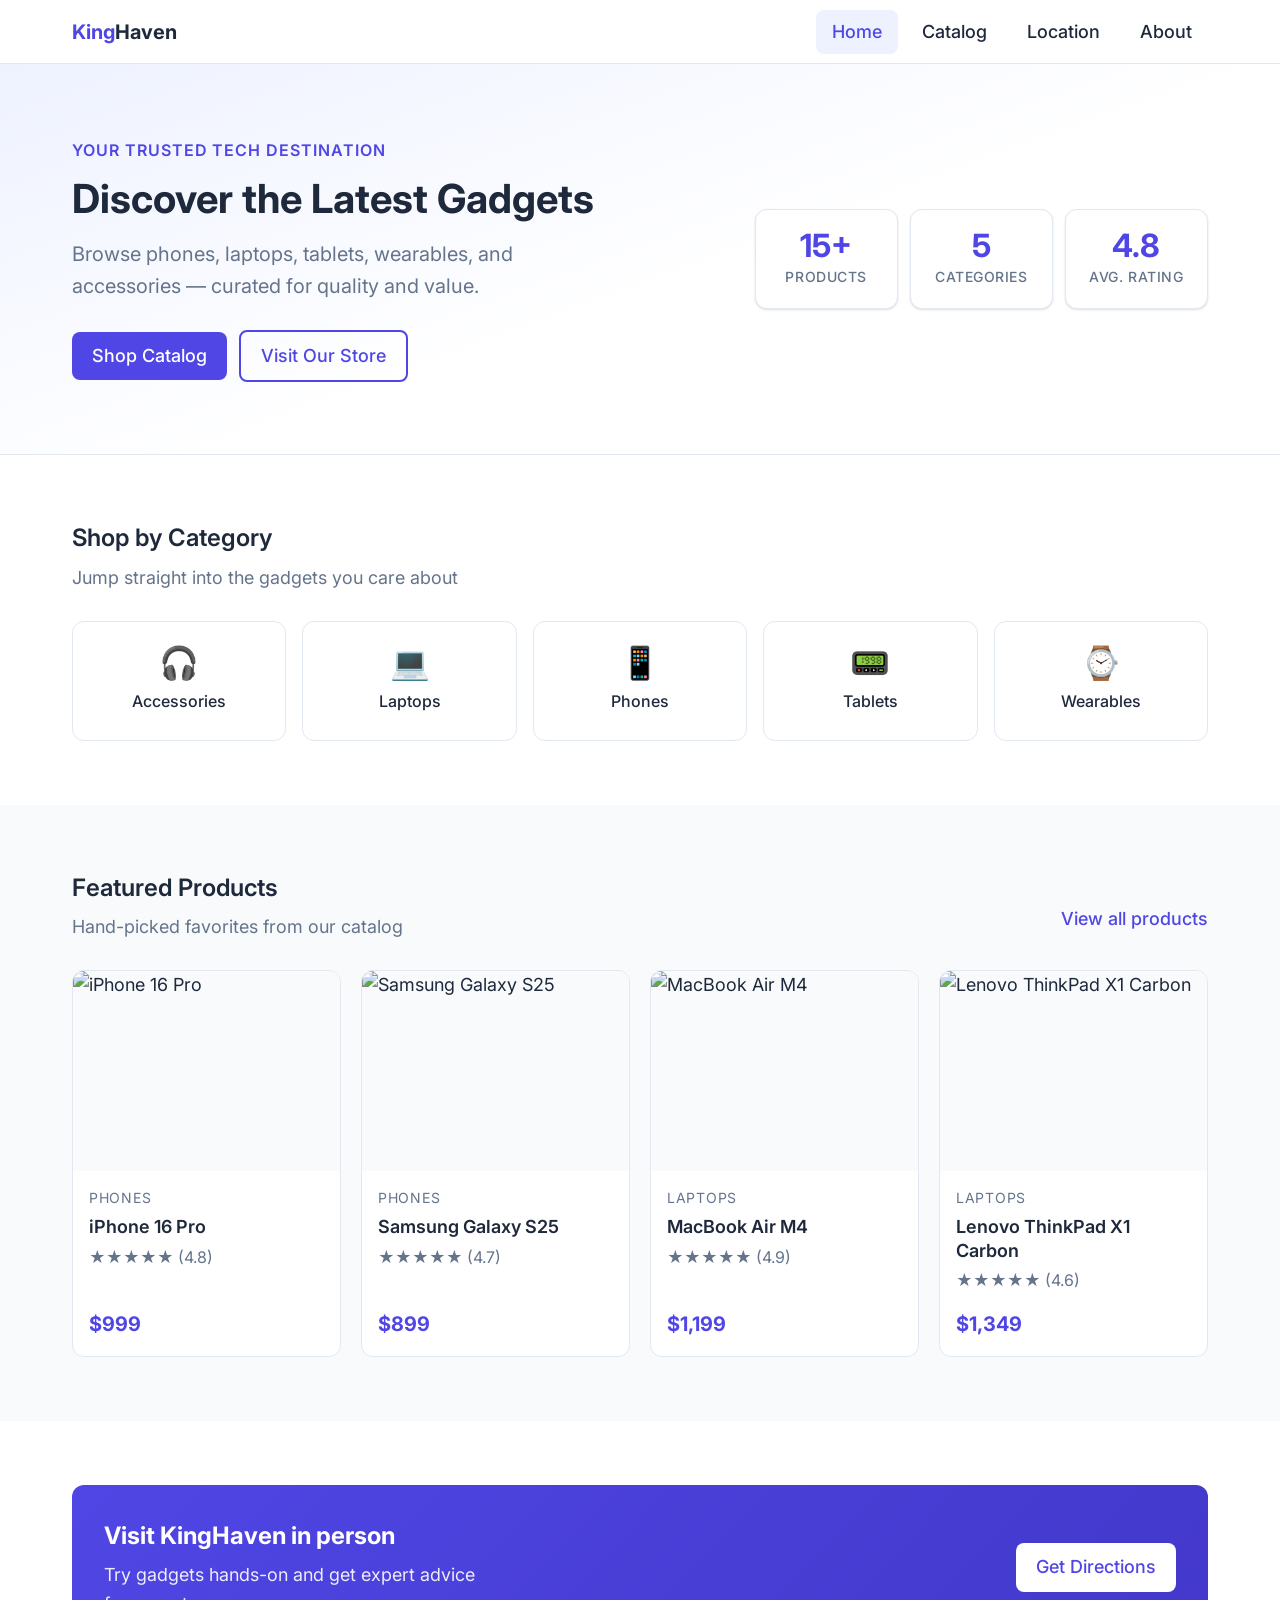
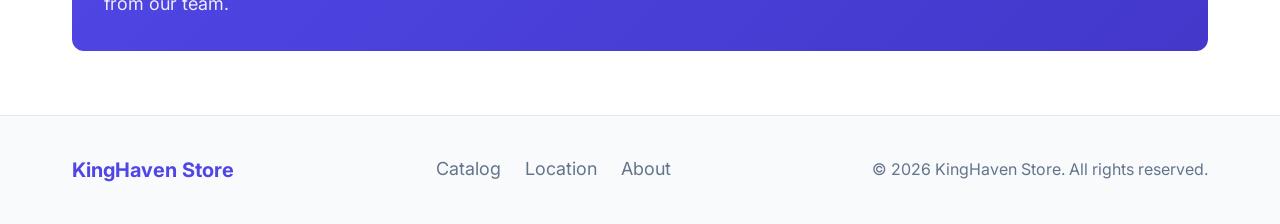
==== index.html @ 398236b1 "Refactored the css to make it modular" ====
<!DOCTYPE html>
<html lang="en">
<head>
  <meta charset="UTF-8">
  <meta name="viewport" content="width=device-width, initial-scale=1.0">
  <meta name="description" content="KingHaven Store — Your destination for the latest phones, laptops, tablets, wearables, and tech accessories.">
  <title>KingHaven Store — Gadgets & Tech</title>
  <link rel="stylesheet" href="css/reset.css">
  <link rel="stylesheet" href="css/variables.css">
  <link rel="stylesheet" href="css/style.css">
  <link rel="stylesheet" href="css/home.css">
</head>
<body data-page="home">
  <div class="page-wrapper">
    <header class="site-header">
      <div class="container header-inner">
        <a href="index.html" class="logo">King<span>Haven</span></a>
        <button class="nav-toggle" aria-expanded="false" aria-controls="main-nav" aria-label="Toggle navigation">
          <span class="nav-toggle-icon"></span>
        </button>
        <nav class="main-nav" id="main-nav">
          <ul>
            <li><a href="index.html" data-nav="home">Home</a></li>
            <li><a href="catalog.html" data-nav="catalog">Catalog</a></li>
            <li><a href="location.html" data-nav="location">Location</a></li>
            <li><a href="about.html" data-nav="about">About</a></li>
          </ul>
        </nav>
      </div>
    </header>

    <section class="hero">
      <div class="container hero-inner">
        <div class="hero-content">
          <p class="hero-eyebrow">Your trusted tech destination</p>
          <h1 class="hero-title">Discover the Latest Gadgets</h1>
          <p class="hero-text">Browse phones, laptops, tablets, wearables, and accessories — curated for quality and value.</p>
          <div class="hero-actions">
            <a href="catalog.html" class="btn btn-primary">Shop Catalog</a>
            <a href="location.html" class="btn btn-outline">Visit Our Store</a>
          </div>
        </div>
        <div class="hero-highlights" aria-hidden="true">
          <div class="hero-highlight">
            <span class="hero-highlight-value">15+</span>
            <span class="hero-highlight-label">Products</span>
          </div>
          <div class="hero-highlight">
            <span class="hero-highlight-value">5</span>
            <span class="hero-highlight-label">Categories</span>
          </div>
          <div class="hero-highlight">
            <span class="hero-highlight-value">4.8</span>
            <span class="hero-highlight-label">Avg. Rating</span>
          </div>
        </div>
      </div>
    </section>

    <main class="home-main">
      <section class="section home-section">
        <div class="container">
          <div class="section-header">
            <div class="section-header-text">
              <h2 class="section-title">Shop by Category</h2>
              <p class="section-desc">Jump straight into the gadgets you care about</p>
            </div>
          </div>
          <div id="category-tiles"><p class="loading">Loading categories…</p></div>
        </div>
      </section>

      <section class="section section-alt home-section">
        <div class="container">
          <div class="section-header">
            <div class="section-header-text">
              <h2 class="section-title">Featured Products</h2>
              <p class="section-desc">Hand-picked favorites from our catalog</p>
            </div>
            <a href="catalog.html" class="section-link">View all products</a>
          </div>
          <div id="featured-products"><p class="loading">Loading products…</p></div>
        </div>
      </section>

      <section class="section home-section">
        <div class="container">
          <div class="cta-banner">
            <div class="cta-banner-text">
              <h2 class="cta-banner-title">Visit KingHaven in person</h2>
              <p class="cta-banner-desc">Try gadgets hands-on and get expert advice from our team.</p>
            </div>
            <a href="location.html" class="btn btn-primary">Get Directions</a>
          </div>
        </div>
      </section>
    </main>

    <footer class="site-footer">
      <div class="container footer-inner">
        <p class="footer-brand">KingHaven Store</p>
        <nav class="footer-links">
          <a href="catalog.html">Catalog</a>
          <a href="location.html">Location</a>
          <a href="about.html">About</a>
        </nav>
        <p class="footer-copy">&copy; 2026 KingHaven Store. All rights reserved.</p>
      </div>
    </footer>
  </div>

  <script src="js/data.js"></script>
  <script src="js/render.js"></script>
  <script src="js/main.js"></script>
  <script src="js/home.js"></script>
</body>
</html>
---- css/variables.css ----
:root {
  --color-primary: #4f46e5;
  --color-primary-dark: #4338ca;
  --color-primary-light: #eef2ff;
  --color-text: #1e293b;
  --color-text-muted: #64748b;
  --color-bg: #ffffff;
  --color-bg-alt: #f8fafc;
  --color-border: #e2e8f0;
  --color-star: #f59e0b;
  --color-success: #10b981;

  --font-family: 'Inter', system-ui, -apple-system, sans-serif;
  --page-padding: clamp(1rem, 4vw, 2rem);
  --max-width: 1200px;
  --header-height: 64px;
  --radius: 0.5rem;
  --radius-lg: 0.75rem;
  --shadow: 0 1px 3px rgba(0, 0, 0, 0.08), 0 1px 2px rgba(0, 0, 0, 0.06);
  --shadow-md: 0 4px 6px rgba(0, 0, 0, 0.07), 0 2px 4px rgba(0, 0, 0, 0.06);

  --text-xs: clamp(0.75rem, 0.7rem + 0.25vw, 0.875rem);
  --text-sm: clamp(0.875rem, 0.8rem + 0.35vw, 1rem);
  --text-base: clamp(1rem, 0.95rem + 0.25vw, 1.125rem);
  --text-lg: clamp(1.125rem, 1rem + 0.5vw, 1.25rem);
  --text-xl: clamp(1.25rem, 1.1rem + 0.75vw, 1.5rem);
  --text-2xl: clamp(1.5rem, 1.25rem + 1.25vw, 2rem);
  --text-3xl: clamp(1.875rem, 1.5rem + 1.875vw, 2.5rem);

  --bp-sm: 640px;
  --bp-md: 768px;
  --bp-lg: 1024px;
}
---- css/style.css ----
@import url('https://fonts.googleapis.com/css2?family=Inter:wght@400;500;600;700&display=swap');

/* Shared layout, header, footer, buttons, and reusable components */

body {
  font-family: var(--font-family);
  font-size: var(--text-base);
  color: var(--color-text);
  background: var(--color-bg);
}

.container {
  width: 100%;
  max-width: var(--max-width);
  margin: 0 auto;
  padding-left: var(--page-padding);
  padding-right: var(--page-padding);
}

/* Header */
.site-header {
  position: sticky;
  top: 0;
  z-index: 100;
  background: var(--color-bg);
  border-bottom: 1px solid var(--color-border);
  height: var(--header-height);
}

.header-inner {
  display: flex;
  align-items: center;
  justify-content: space-between;
  height: var(--header-height);
}

.logo {
  font-size: var(--text-lg);
  font-weight: 700;
  color: var(--color-primary);
}

.logo span {
  color: var(--color-text);
}

.nav-toggle {
  display: flex;
  align-items: center;
  justify-content: center;
  width: 44px;
  height: 44px;
  color: var(--color-text);
}

.nav-toggle-icon {
  width: 24px;
  height: 2px;
  background: currentColor;
  position: relative;
  transition: background 0.2s;
}

.nav-toggle-icon::before,
.nav-toggle-icon::after {
  content: '';
  position: absolute;
  left: 0;
  width: 24px;
  height: 2px;
  background: currentColor;
  transition: transform 0.2s;
}

.nav-toggle-icon::before {
  top: -7px;
}

.nav-toggle-icon::after {
  top: 7px;
}

.nav-toggle[aria-expanded="true"] .nav-toggle-icon {
  background: transparent;
}

.nav-toggle[aria-expanded="true"] .nav-toggle-icon::before {
  transform: translateY(7px) rotate(45deg);
}

.nav-toggle[aria-expanded="true"] .nav-toggle-icon::after {
  transform: translateY(-7px) rotate(-45deg);
}

.main-nav {
  display: none;
  position: fixed;
  top: var(--header-height);
  left: 0;
  right: 0;
  background: var(--color-bg);
  border-bottom: 1px solid var(--color-border);
  padding: 0.5rem var(--page-padding) 1rem;
  box-shadow: var(--shadow-md);
}

.main-nav.is-open {
  display: block;
}

.main-nav ul {
  display: flex;
  flex-direction: column;
  gap: 0.25rem;
}

.main-nav a {
  display: block;
  padding: 0.75rem 1rem;
  min-height: 44px;
  font-weight: 500;
  border-radius: var(--radius);
  transition: background 0.15s, color 0.15s;
}

.main-nav a:hover,
.main-nav a:focus-visible {
  background: var(--color-primary-light);
  color: var(--color-primary);
  outline: none;
}

.main-nav a.active {
  background: var(--color-primary-light);
  color: var(--color-primary);
}

@media (min-width: 768px) {
  .nav-toggle {
    display: none;
  }

  .main-nav {
    display: block;
    position: static;
    padding: 0;
    border: none;
    box-shadow: none;
    background: transparent;
  }

  .main-nav ul {
    flex-direction: row;
    gap: 0.5rem;
  }

  .main-nav a {
    padding: 0.5rem 1rem;
  }
}

body.nav-open {
  overflow: hidden;
}

/* Footer */
.site-footer {
  background: var(--color-bg-alt);
  border-top: 1px solid var(--color-border);
  padding: 2rem 0;
  margin-top: auto;
}

.footer-inner {
  display: flex;
  flex-direction: column;
  gap: 1.5rem;
  text-align: center;
}

.footer-brand {
  font-weight: 700;
  font-size: var(--text-lg);
  color: var(--color-primary);
}

.footer-links {
  display: flex;
  flex-direction: column;
  gap: 0.75rem;
}

.footer-links a {
  color: var(--color-text-muted);
  min-height: 44px;
  display: flex;
  align-items: center;
  justify-content: center;
}

.footer-links a:hover {
  color: var(--color-primary);
}

.footer-copy {
  font-size: var(--text-sm);
  color: var(--color-text-muted);
}

@media (min-width: 768px) {
  .footer-inner {
    flex-direction: row;
    justify-content: space-between;
    align-items: center;
    text-align: left;
  }

  .footer-links {
    flex-direction: row;
    gap: 1.5rem;
  }

  .footer-links a {
    justify-content: flex-start;
  }
}

/* Layout */
.page-wrapper {
  display: flex;
  flex-direction: column;
  min-height: 100vh;
}

main {
  flex: 1;
  padding: 2rem 0;
}

.page-title {
  font-size: var(--text-2xl);
  font-weight: 700;
  margin-bottom: 0.5rem;
}

.page-subtitle {
  font-size: var(--text-base);
  color: var(--color-text-muted);
  margin-bottom: 2rem;
}

.section {
  padding: clamp(2.5rem, 5vw, 4rem) 0;
}

.section-alt {
  background: var(--color-bg-alt);
}

.section-title {
  font-size: var(--text-xl);
  font-weight: 600;
  margin-bottom: 0.375rem;
}

/* Buttons */
.btn {
  display: inline-flex;
  align-items: center;
  justify-content: center;
  min-height: 44px;
  padding: 0.625rem 1.25rem;
  font-size: var(--text-base);
  font-weight: 500;
  border-radius: var(--radius);
  transition: background 0.15s, color 0.15s, border-color 0.15s;
}

.btn-primary {
  background: var(--color-primary);
  color: white;
}

.btn-primary:hover,
.btn-primary:focus-visible {
  background: var(--color-primary-dark);
  outline: none;
}

.btn-outline {
  border: 2px solid var(--color-primary);
  color: var(--color-primary);
  background: transparent;
}

.btn-outline:hover,
.btn-outline:focus-visible {
  background: var(--color-primary-light);
  outline: none;
}

/* Category tiles (home + shared) */
.category-grid {
  display: grid;
  grid-template-columns: repeat(2, 1fr);
  gap: 1rem;
}

@media (min-width: 640px) {
  .category-grid {
    grid-template-columns: repeat(3, 1fr);
  }
}

@media (min-width: 1024px) {
  .category-grid {
    grid-template-columns: repeat(5, 1fr);
  }
}

.category-tile {
  display: flex;
  flex-direction: column;
  align-items: center;
  justify-content: center;
  gap: 0.625rem;
  padding: 1.5rem 1rem;
  min-height: 120px;
  background: var(--color-bg);
  border: 1px solid var(--color-border);
  border-radius: var(--radius-lg);
  text-align: center;
  transition: border-color 0.15s, box-shadow 0.15s, transform 0.15s;
}

.category-tile:hover,
.category-tile:focus-visible {
  border-color: var(--color-primary);
  box-shadow: var(--shadow-md);
  transform: translateY(-2px);
  outline: none;
}

.category-tile-icon {
  font-size: 2rem;
  line-height: 1;
}

.category-tile-label {
  font-weight: 500;
  font-size: var(--text-sm);
}

/* Product grid & cards (home + catalog) */
.product-grid {
  display: grid;
  grid-template-columns: 1fr;
  gap: 1.25rem;
}

@media (min-width: 640px) {
  .product-grid {
    grid-template-columns: repeat(2, 1fr);
  }
}

@media (min-width: 768px) {
  .product-grid {
    grid-template-columns: repeat(3, 1fr);
  }
}

@media (min-width: 1024px) {
  .product-grid {
    grid-template-columns: repeat(4, 1fr);
  }
}

.product-card {
  display: flex;
  flex-direction: column;
  background: var(--color-bg);
  border: 1px solid var(--color-border);
  border-radius: var(--radius-lg);
  overflow: hidden;
  transition: box-shadow 0.15s, transform 0.15s;
}

.product-card:hover {
  box-shadow: var(--shadow-md);
  transform: translateY(-2px);
}

.product-card-image {
  aspect-ratio: 4 / 3;
  background: var(--color-bg-alt);
  overflow: hidden;
}

.product-card-image img {
  width: 100%;
  height: 100%;
  object-fit: cover;
}

.product-card-body {
  padding: 1rem;
  display: flex;
  flex-direction: column;
  flex: 1;
  gap: 0.375rem;
}

.product-card-category {
  font-size: var(--text-xs);
  text-transform: uppercase;
  letter-spacing: 0.05em;
  color: var(--color-text-muted);
}

.product-card-name {
  font-weight: 600;
  font-size: var(--text-base);
  line-height: 1.3;
}

.product-card-rating {
  display: flex;
  align-items: center;
  gap: 0.25rem;
  font-size: var(--text-sm);
  color: var(--color-star);
}

.product-card-rating span {
  color: var(--color-text-muted);
}

.product-card-price {
  font-size: var(--text-lg);
  font-weight: 700;
  color: var(--color-primary);
  margin-top: auto;
  padding-top: 0.5rem;
}

.stars {
  display: inline-flex;
  gap: 1px;
  color: var(--color-star);
}

.empty-state {
  text-align: center;
  padding: 3rem 1rem;
  color: var(--color-text-muted);
}

.empty-state p {
  margin-bottom: 1rem;
}

.sr-only {
  position: absolute;
  width: 1px;
  height: 1px;
  padding: 0;
  margin: -1px;
  overflow: hidden;
  clip: rect(0, 0, 0, 0);
  white-space: nowrap;
  border: 0;
}

.loading {
  text-align: center;
  padding: 2rem;
  color: var(--color-text-muted);
}
---- css/home.css ----
/* Home page — index.html */

main.home-main {
  padding: 0;
}

.section-desc {
  font-size: var(--text-base);
  color: var(--color-text-muted);
  margin: 0;
}

.section-header {
  display: flex;
  flex-direction: column;
  gap: 1rem;
  margin-bottom: 1.75rem;
}

@media (min-width: 640px) {
  .section-header {
    flex-direction: row;
    align-items: flex-end;
    justify-content: space-between;
  }
}

.section-link {
  font-weight: 500;
  color: var(--color-primary);
  white-space: nowrap;
  min-height: 44px;
  display: inline-flex;
  align-items: center;
}

.section-link:hover {
  text-decoration: underline;
}

/* Hero */
.hero {
  background: linear-gradient(160deg, var(--color-primary-light) 0%, #ffffff 55%);
  padding: clamp(2.5rem, 6vw, 4.5rem) 0;
  border-bottom: 1px solid var(--color-border);
}

.hero-inner {
  display: grid;
  gap: 2.5rem;
  align-items: center;
}

@media (min-width: 768px) {
  .hero-inner {
    grid-template-columns: 1.4fr 1fr;
    gap: 3rem;
  }
}

.hero-content {
  text-align: center;
}

@media (min-width: 768px) {
  .hero-content {
    text-align: left;
  }
}

.hero-eyebrow {
  display: inline-block;
  font-size: var(--text-sm);
  font-weight: 600;
  text-transform: uppercase;
  letter-spacing: 0.06em;
  color: var(--color-primary);
  margin-bottom: 0.75rem;
}

.hero-title {
  font-size: var(--text-3xl);
  font-weight: 700;
  margin-bottom: 1rem;
  line-height: 1.15;
  max-width: 14ch;
  margin-left: auto;
  margin-right: auto;
}

@media (min-width: 768px) {
  .hero-title {
    margin-left: 0;
    margin-right: 0;
    max-width: none;
  }
}

.hero-text {
  font-size: var(--text-lg);
  color: var(--color-text-muted);
  max-width: 34rem;
  margin: 0 auto 1.75rem;
  line-height: 1.6;
}

@media (min-width: 768px) {
  .hero-text {
    margin-left: 0;
    margin-right: 0;
  }
}

.hero-actions {
  display: flex;
  flex-direction: column;
  gap: 0.75rem;
  align-items: center;
}

@media (min-width: 480px) {
  .hero-actions {
    flex-direction: row;
    justify-content: center;
  }
}

@media (min-width: 768px) {
  .hero-actions {
    justify-content: flex-start;
  }
}

.hero-actions .btn {
  width: 100%;
  max-width: 220px;
}

@media (min-width: 480px) {
  .hero-actions .btn {
    width: auto;
    max-width: none;
  }
}

.hero-highlights {
  display: grid;
  grid-template-columns: repeat(3, 1fr);
  gap: 0.75rem;
}

.hero-highlight {
  display: flex;
  flex-direction: column;
  align-items: center;
  justify-content: center;
  gap: 0.25rem;
  padding: 1.25rem 0.75rem;
  background: var(--color-bg);
  border: 1px solid var(--color-border);
  border-radius: var(--radius-lg);
  box-shadow: var(--shadow);
  text-align: center;
}

.hero-highlight-value {
  font-size: var(--text-2xl);
  font-weight: 700;
  color: var(--color-primary);
  line-height: 1;
}

.hero-highlight-label {
  font-size: var(--text-xs);
  font-weight: 500;
  color: var(--color-text-muted);
  text-transform: uppercase;
  letter-spacing: 0.04em;
}

/* CTA banner */
.cta-banner {
  display: flex;
  flex-direction: column;
  gap: 1.25rem;
  align-items: flex-start;
  padding: clamp(1.5rem, 4vw, 2rem);
  background: linear-gradient(135deg, var(--color-primary) 0%, var(--color-primary-dark) 100%);
  border-radius: var(--radius-lg);
  color: white;
}

@media (min-width: 640px) {
  .cta-banner {
    flex-direction: row;
    align-items: center;
    justify-content: space-between;
  }
}

.cta-banner-title {
  font-size: var(--text-xl);
  font-weight: 700;
  margin-bottom: 0.375rem;
}

.cta-banner-desc {
  font-size: var(--text-base);
  opacity: 0.9;
  margin: 0;
  max-width: 36ch;
}

.cta-banner .btn-primary {
  background: white;
  color: var(--color-primary);
  flex-shrink: 0;
}

.cta-banner .btn-primary:hover,
.cta-banner .btn-primary:focus-visible {
  background: var(--color-primary-light);
}

/* Featured products grid — 4 items */
.home-section .product-grid {
  grid-template-columns: 1fr;
}

@media (min-width: 640px) {
  .home-section .product-grid {
    grid-template-columns: repeat(2, 1fr);
  }
}

@media (min-width: 1024px) {
  .home-section .product-grid {
    grid-template-columns: repeat(4, 1fr);
  }
}
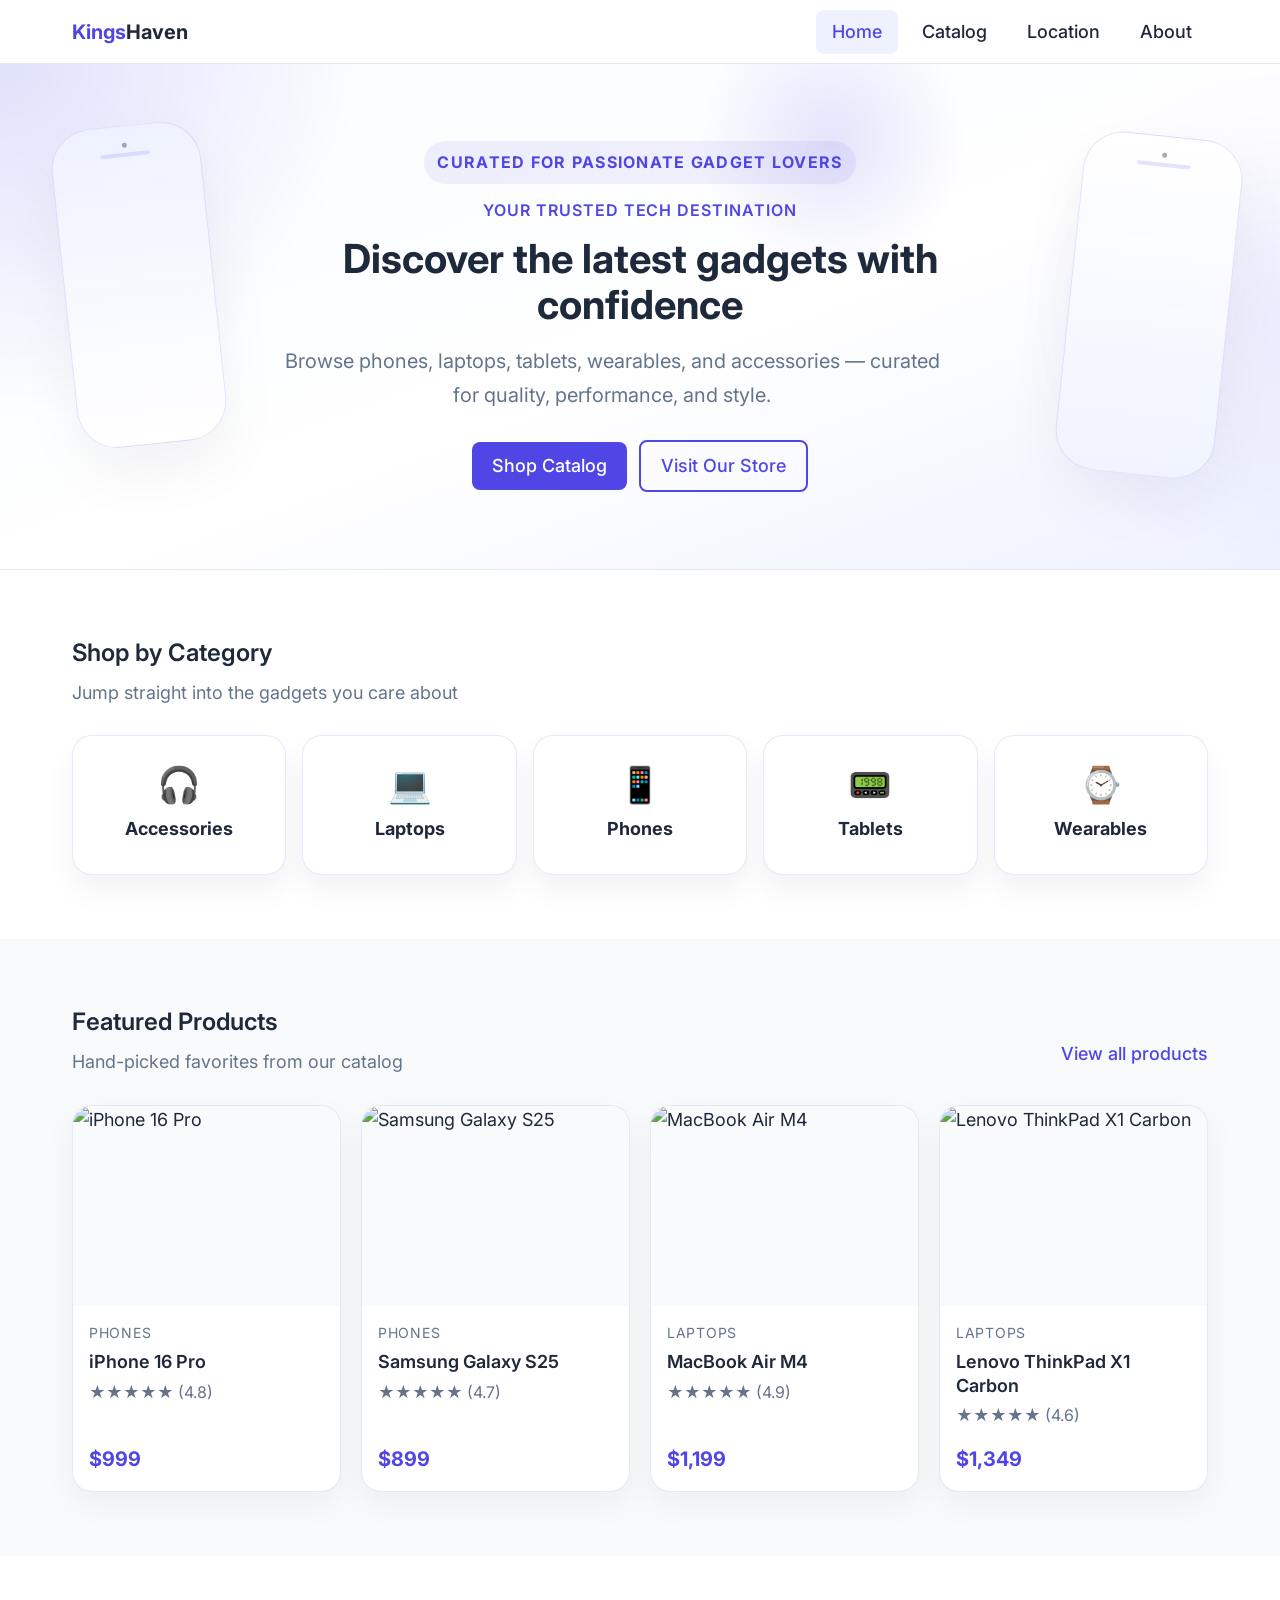
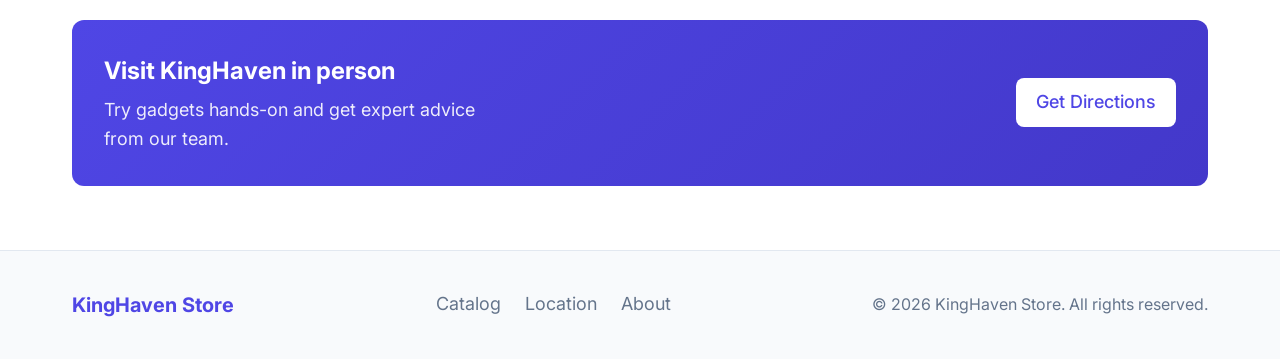
==== commit cdf879be: "pulled changes" ====
--- a/index.html
+++ b/index.html
@@ -14,7 +14,7 @@
   <div class="page-wrapper">
     <header class="site-header">
       <div class="container header-inner">
-        <a href="index.html" class="logo">King<span>Haven</span></a>
+        <a href="index.html" class="logo">Kings<span>Haven</span></a>
         <button class="nav-toggle" aria-expanded="false" aria-controls="main-nav" aria-label="Toggle navigation">
           <span class="nav-toggle-icon"></span>
         </button>
@@ -30,28 +30,19 @@
     </header>
 
     <section class="hero">
+      <div class="hero-decor" aria-hidden="true">
+        <span class="hero-phone hero-phone--left"></span>
+        <span class="hero-phone hero-phone--right"></span>
+      </div>
       <div class="container hero-inner">
         <div class="hero-content">
+          <span class="hero-badge">Curated for passionate gadget lovers</span>
           <p class="hero-eyebrow">Your trusted tech destination</p>
-          <h1 class="hero-title">Discover the Latest Gadgets</h1>
-          <p class="hero-text">Browse phones, laptops, tablets, wearables, and accessories — curated for quality and value.</p>
+          <h1 class="hero-title">Discover the latest gadgets with confidence</h1>
+          <p class="hero-text">Browse phones, laptops, tablets, wearables, and accessories — curated for quality, performance, and style.</p>
           <div class="hero-actions">
             <a href="catalog.html" class="btn btn-primary">Shop Catalog</a>
             <a href="location.html" class="btn btn-outline">Visit Our Store</a>
-          </div>
-        </div>
-        <div class="hero-highlights" aria-hidden="true">
-          <div class="hero-highlight">
-            <span class="hero-highlight-value">15+</span>
-            <span class="hero-highlight-label">Products</span>
-          </div>
-          <div class="hero-highlight">
-            <span class="hero-highlight-value">5</span>
-            <span class="hero-highlight-label">Categories</span>
-          </div>
-          <div class="hero-highlight">
-            <span class="hero-highlight-value">4.8</span>
-            <span class="hero-highlight-label">Avg. Rating</span>
           </div>
         </div>
       </div>
--- a/css/style.css
+++ b/css/style.css
@@ -323,32 +323,35 @@
   flex-direction: column;
   align-items: center;
   justify-content: center;
-  gap: 0.625rem;
-  padding: 1.5rem 1rem;
-  min-height: 120px;
-  background: var(--color-bg);
-  border: 1px solid var(--color-border);
-  border-radius: var(--radius-lg);
+  gap: 0.75rem;
+  padding: 1.5rem 1.25rem;
+  min-height: 140px;
+  background: #ffffff;
+  border: 1px solid rgba(79, 70, 229, 0.12);
+  border-radius: 1.25rem;
   text-align: center;
-  transition: border-color 0.15s, box-shadow 0.15s, transform 0.15s;
+  box-shadow: 0 16px 30px rgba(15, 23, 42, 0.05);
+  transition: transform 0.2s ease, box-shadow 0.2s ease, border-color 0.2s ease;
 }
 
 .category-tile:hover,
 .category-tile:focus-visible {
-  border-color: var(--color-primary);
-  box-shadow: var(--shadow-md);
-  transform: translateY(-2px);
+  border-color: rgba(79, 70, 229, 0.24);
+  box-shadow: 0 24px 45px rgba(15, 23, 42, 0.08);
+  transform: translateY(-3px);
   outline: none;
 }
 
 .category-tile-icon {
-  font-size: 2rem;
+  font-size: 2.2rem;
   line-height: 1;
+  color: var(--color-primary);
 }
 
 .category-tile-label {
-  font-weight: 500;
-  font-size: var(--text-sm);
+  font-weight: 700;
+  font-size: var(--text-base);
+  color: var(--color-text);
 }
 
 /* Product grid & cards (home + catalog) */
@@ -379,16 +382,18 @@
 .product-card {
   display: flex;
   flex-direction: column;
-  background: var(--color-bg);
-  border: 1px solid var(--color-border);
-  border-radius: var(--radius-lg);
+  background: #ffffff;
+  border: 1px solid rgba(226, 232, 240, 0.9);
+  border-radius: 1.25rem;
   overflow: hidden;
-  transition: box-shadow 0.15s, transform 0.15s;
+  transition: transform 0.2s ease, box-shadow 0.2s ease, border-color 0.2s ease;
+  box-shadow: 0 12px 32px rgba(15, 23, 42, 0.05);
 }
 
 .product-card:hover {
-  box-shadow: var(--shadow-md);
-  transform: translateY(-2px);
+  box-shadow: 0 20px 48px rgba(15, 23, 42, 0.1);
+  transform: translateY(-4px);
+  border-color: rgba(79, 70, 229, 0.18);
 }
 
 .product-card-image {
--- a/css/home.css
+++ b/css/home.css
@@ -40,32 +40,144 @@
 
 /* Hero */
 .hero {
-  background: linear-gradient(160deg, var(--color-primary-light) 0%, #ffffff 55%);
-  padding: clamp(2.5rem, 6vw, 4.5rem) 0;
+  position: relative;
+  overflow: hidden;
+  background: radial-gradient(circle at top left, rgba(79, 70, 229, 0.14), transparent 26%),
+    radial-gradient(circle at right center, rgba(79, 70, 229, 0.08), transparent 20%),
+    linear-gradient(160deg, #f8fbff 0%, #ffffff 55%, #eef2ff 100%);
+  padding: clamp(3rem, 6vw, 5rem) 0;
   border-bottom: 1px solid var(--color-border);
 }
 
+.hero::after {
+  content: '';
+  position: absolute;
+  top: 15%;
+  left: 65%;
+  width: 380px;
+  height: 380px;
+  background: radial-gradient(circle, rgba(79, 70, 229, 0.14), transparent 50%);
+  transform: translate(-50%, -50%);
+  pointer-events: none;
+}
+
+.hero-decor {
+  position: absolute;
+  inset: 0;
+  pointer-events: none;
+}
+
+.hero-phone {
+  position: absolute;
+  border-radius: 2.5rem;
+  border: 1px solid rgba(79, 70, 229, 0.14);
+  box-shadow: 0 26px 60px rgba(15, 23, 42, 0.05);
+  background: linear-gradient(180deg, rgba(255, 255, 255, 0.96), rgba(243, 246, 255, 0.9));
+}
+
+.hero-phone::before {
+  content: '';
+  position: absolute;
+  top: 1rem;
+  left: 50%;
+  transform: translateX(-50%);
+  width: 5px;
+  height: 5px;
+  border-radius: 50%;
+  background: rgba(15, 23, 42, 0.35);
+}
+
+.hero-phone::after {
+  content: '';
+  position: absolute;
+  top: 1.6rem;
+  left: 50%;
+  transform: translateX(-50%);
+  width: 34%;
+  height: 0.25rem;
+  border-radius: 999px;
+  background: rgba(79, 70, 229, 0.14);
+}
+
+.hero-phone--left {
+  width: 150px;
+  height: 320px;
+  left: 5%;
+  top: 12%;
+  transform: rotate(-6deg);
+}
+
+.hero-phone--right {
+  width: 160px;
+  height: 340px;
+  right: 4%;
+  top: 14%;
+  transform: rotate(6deg);
+}
+
+.hero-phone--left {
+  background: linear-gradient(180deg, rgba(238, 242, 255, 0.95), rgba(255, 255, 255, 0.96));
+}
+
+.hero-phone--right {
+  background: linear-gradient(180deg, rgba(255, 255, 255, 0.96), rgba(239, 243, 255, 0.94));
+}
+
+@media (max-width: 840px) {
+  .hero-phone--left,
+  .hero-phone--right {
+    display: none;
+  }
+}
+
 .hero-inner {
+  position: relative;
   display: grid;
   gap: 2.5rem;
   align-items: center;
+  justify-items: center;
+  max-width: 760px;
+  margin: 0 auto;
+  padding: 0 1rem;
 }
 
 @media (min-width: 768px) {
   .hero-inner {
-    grid-template-columns: 1.4fr 1fr;
+    grid-template-columns: 1fr;
     gap: 3rem;
   }
 }
 
 .hero-content {
+  max-width: 760px;
   text-align: center;
 }
 
-@media (min-width: 768px) {
-  .hero-content {
-    text-align: left;
-  }
+.hero-actions {
+  display: flex;
+  flex-direction: column;
+  gap: 0.75rem;
+  align-items: center;
+  justify-content: center;
+}
+
+@media (min-width: 480px) {
+  .hero-actions {
+    flex-direction: row;
+  }
+}
+
+.hero-badge {
+  display: inline-flex;
+  padding: 0.55rem 0.85rem;
+  border-radius: 999px;
+  background: rgba(79, 70, 229, 0.08);
+  color: var(--color-primary);
+  font-size: var(--text-sm);
+  font-weight: 700;
+  margin-bottom: 0.75rem;
+  text-transform: uppercase;
+  letter-spacing: 0.08em;
 }
 
 .hero-eyebrow {
@@ -83,25 +195,17 @@
   font-weight: 700;
   margin-bottom: 1rem;
   line-height: 1.15;
-  max-width: 14ch;
+  max-width: 44rem;
   margin-left: auto;
   margin-right: auto;
-}
-
-@media (min-width: 768px) {
-  .hero-title {
-    margin-left: 0;
-    margin-right: 0;
-    max-width: none;
-  }
 }
 
 .hero-text {
   font-size: var(--text-lg);
   color: var(--color-text-muted);
-  max-width: 34rem;
+  max-width: 42rem;
   margin: 0 auto 1.75rem;
-  line-height: 1.6;
+  line-height: 1.7;
 }
 
 @media (min-width: 768px) {
@@ -116,18 +220,12 @@
   flex-direction: column;
   gap: 0.75rem;
   align-items: center;
+  justify-content: center;
 }
 
 @media (min-width: 480px) {
   .hero-actions {
     flex-direction: row;
-    justify-content: center;
-  }
-}
-
-@media (min-width: 768px) {
-  .hero-actions {
-    justify-content: flex-start;
   }
 }
 
@@ -143,40 +241,7 @@
   }
 }
 
-.hero-highlights {
-  display: grid;
-  grid-template-columns: repeat(3, 1fr);
-  gap: 0.75rem;
-}
-
-.hero-highlight {
-  display: flex;
-  flex-direction: column;
-  align-items: center;
-  justify-content: center;
-  gap: 0.25rem;
-  padding: 1.25rem 0.75rem;
-  background: var(--color-bg);
-  border: 1px solid var(--color-border);
-  border-radius: var(--radius-lg);
-  box-shadow: var(--shadow);
-  text-align: center;
-}
-
-.hero-highlight-value {
-  font-size: var(--text-2xl);
-  font-weight: 700;
-  color: var(--color-primary);
-  line-height: 1;
-}
-
-.hero-highlight-label {
-  font-size: var(--text-xs);
-  font-weight: 500;
-  color: var(--color-text-muted);
-  text-transform: uppercase;
-  letter-spacing: 0.04em;
-}
+
 
 /* CTA banner */
 .cta-banner {
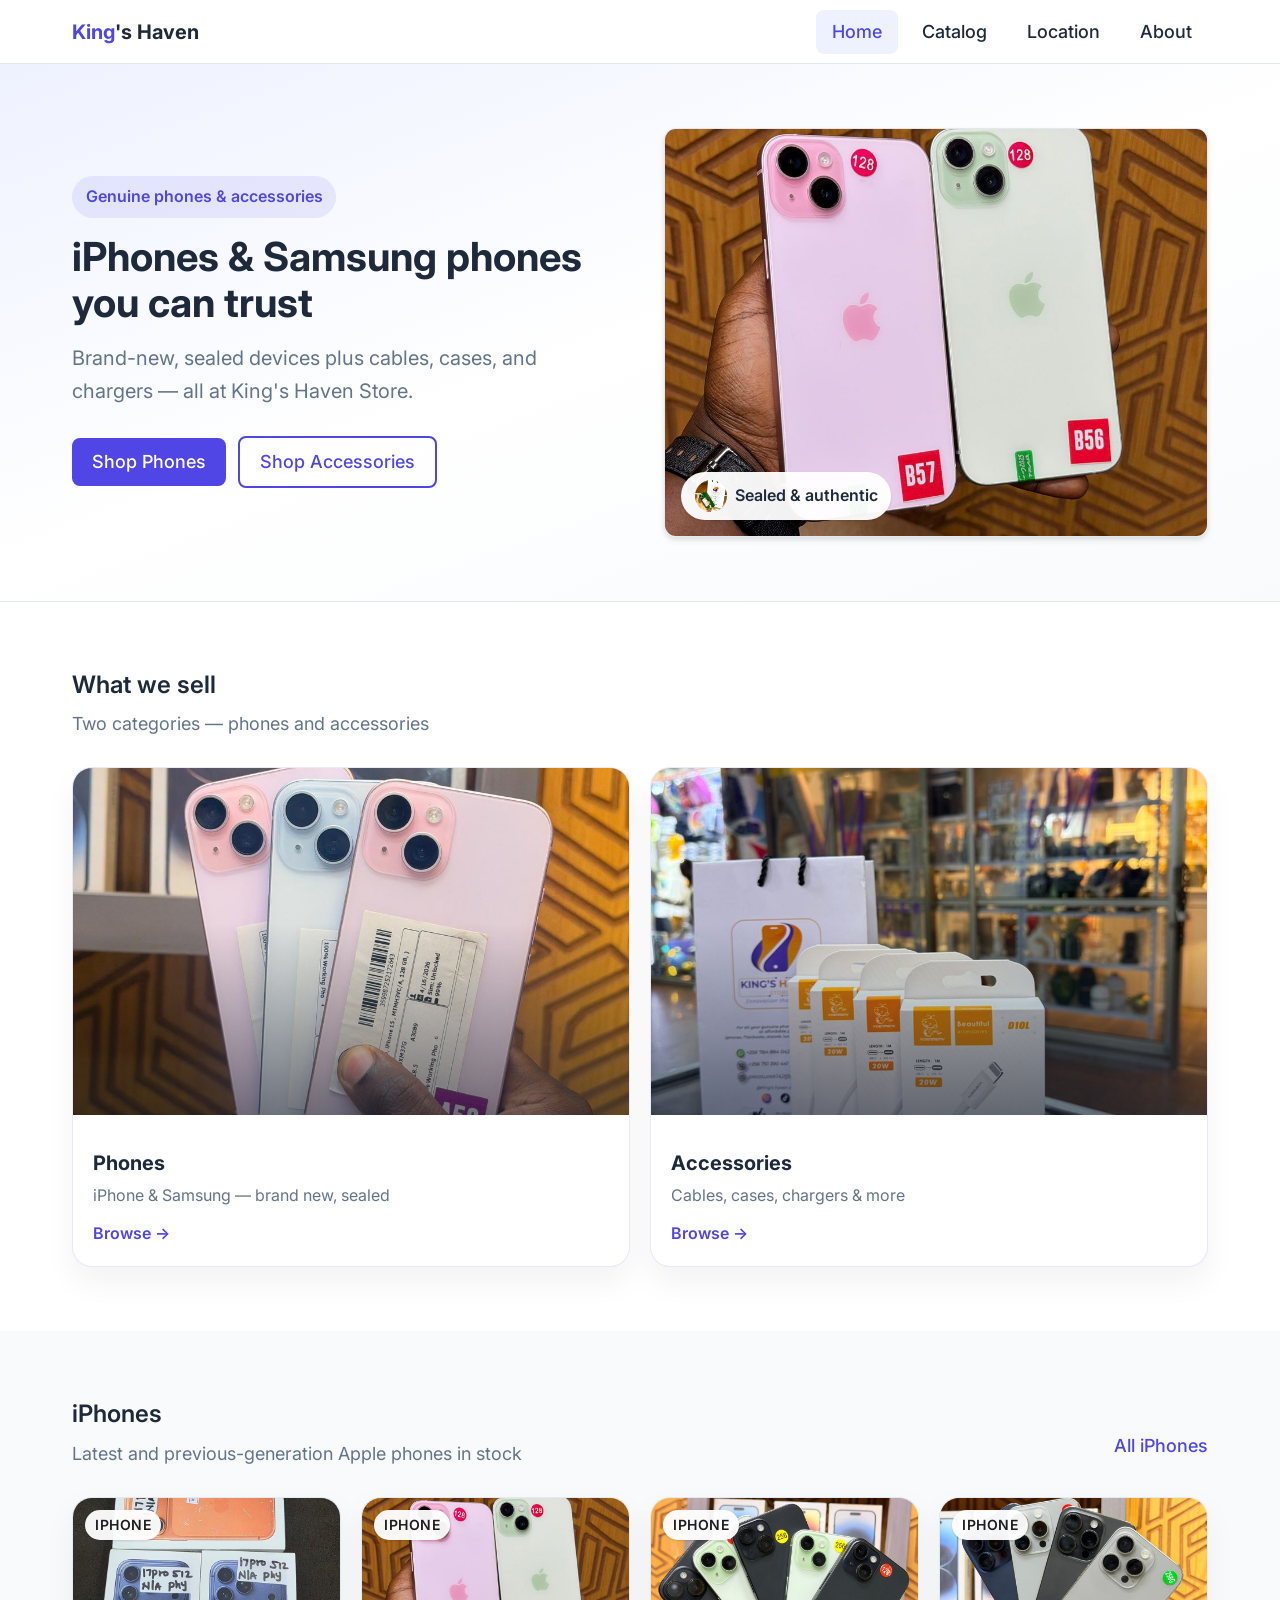
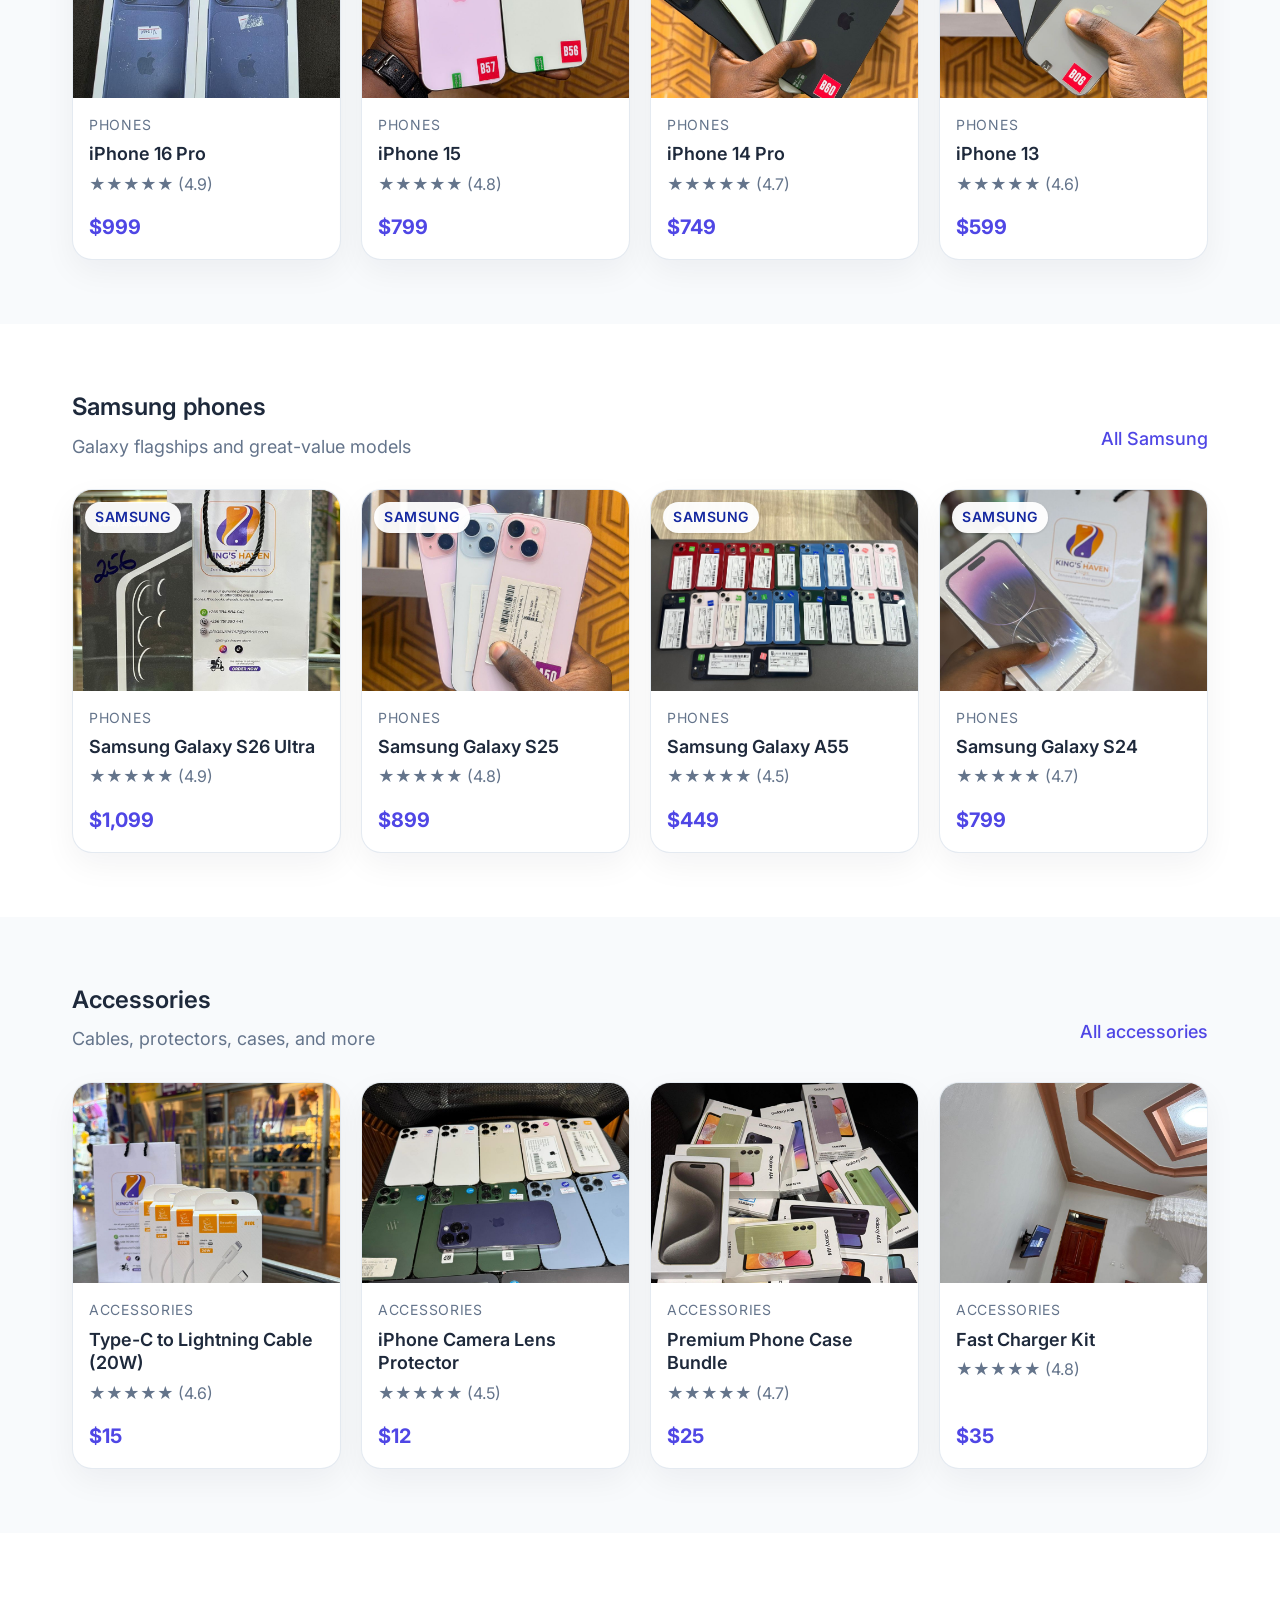
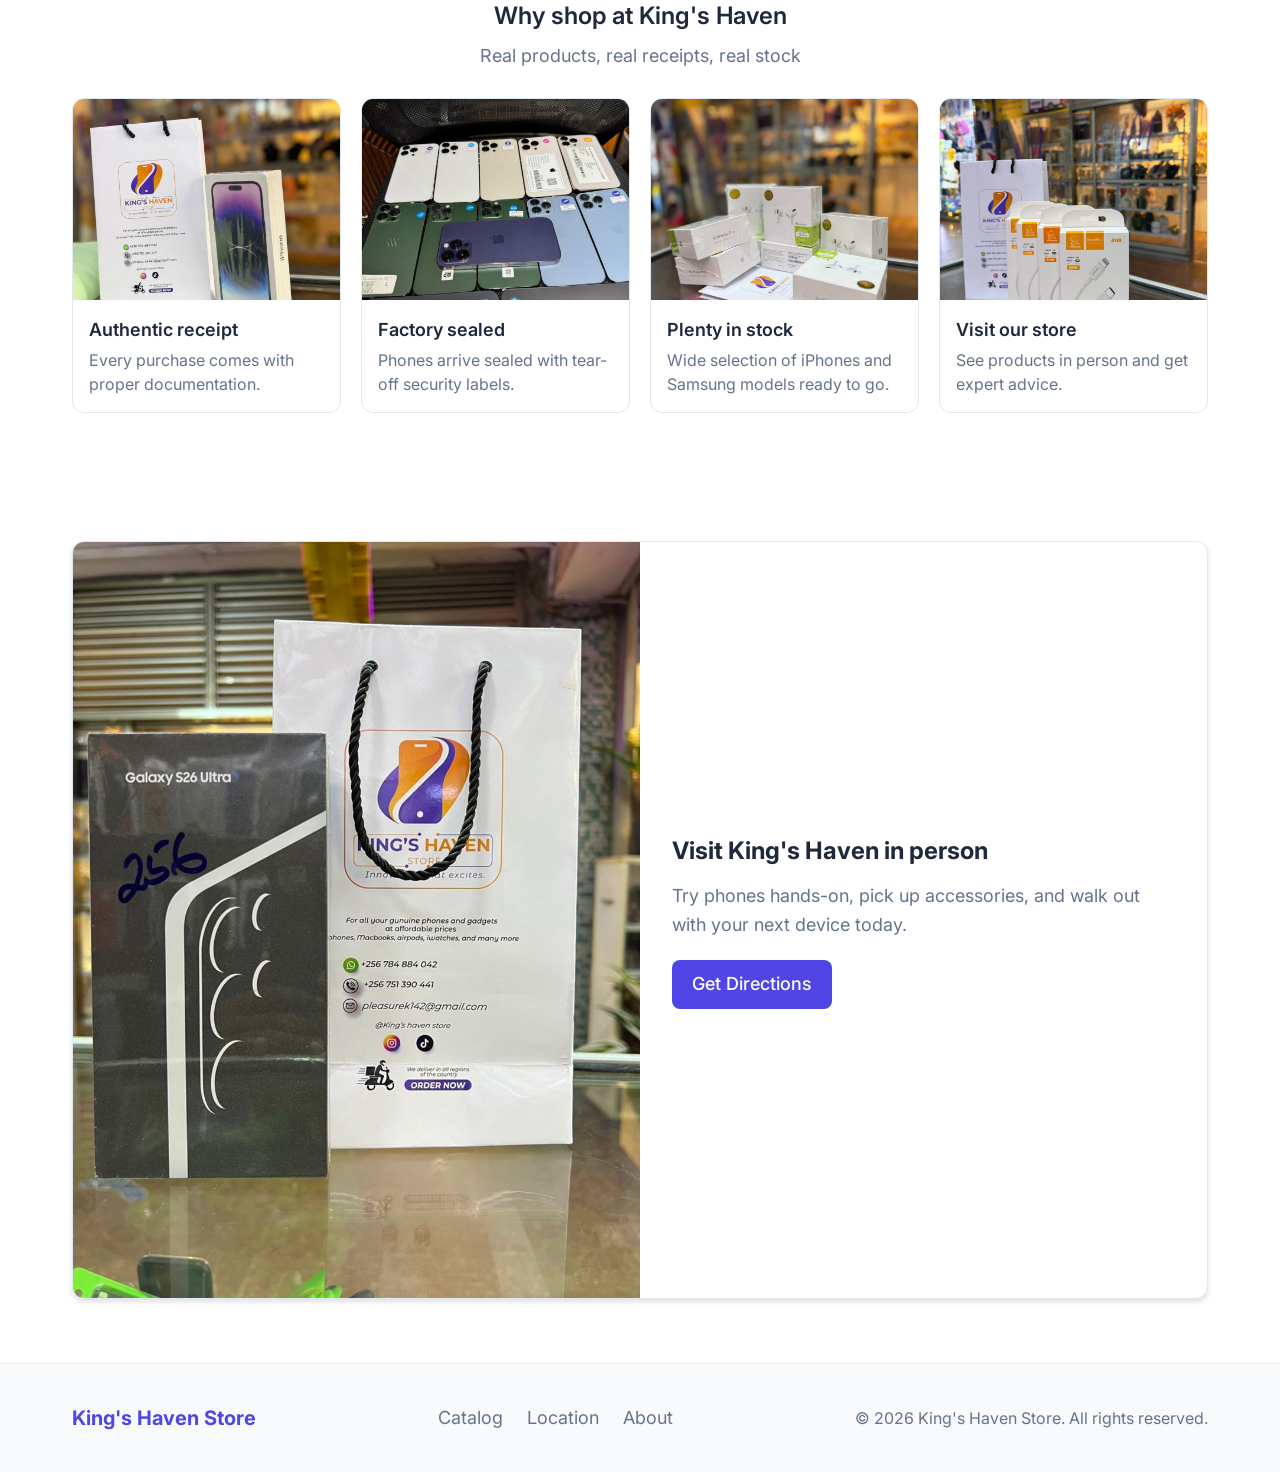
==== commit 4f942bfc: "UI enhancement" ====
--- a/index.html
+++ b/index.html
@@ -3,8 +3,8 @@
 <head>
   <meta charset="UTF-8">
   <meta name="viewport" content="width=device-width, initial-scale=1.0">
-  <meta name="description" content="KingHaven Store — Your destination for the latest phones, laptops, tablets, wearables, and tech accessories.">
-  <title>KingHaven Store — Gadgets & Tech</title>
+  <meta name="description" content="King's Haven Store — Genuine iPhones, Samsung phones, and accessories at affordable prices.">
+  <title>King's Haven Store — iPhones, Samsung & Accessories</title>
   <link rel="stylesheet" href="css/reset.css">
   <link rel="stylesheet" href="css/variables.css">
   <link rel="stylesheet" href="css/style.css">
@@ -14,7 +14,7 @@
   <div class="page-wrapper">
     <header class="site-header">
       <div class="container header-inner">
-        <a href="index.html" class="logo">Kings<span>Haven</span></a>
+        <a href="index.html" class="logo">King<span>'s Haven</span></a>
         <button class="nav-toggle" aria-expanded="false" aria-controls="main-nav" aria-label="Toggle navigation">
           <span class="nav-toggle-icon"></span>
         </button>
@@ -30,19 +30,21 @@
     </header>
 
     <section class="hero">
-      <div class="hero-decor" aria-hidden="true">
-        <span class="hero-phone hero-phone--left"></span>
-        <span class="hero-phone hero-phone--right"></span>
-      </div>
       <div class="container hero-inner">
         <div class="hero-content">
-          <span class="hero-badge">Curated for passionate gadget lovers</span>
-          <p class="hero-eyebrow">Your trusted tech destination</p>
-          <h1 class="hero-title">Discover the latest gadgets with confidence</h1>
-          <p class="hero-text">Browse phones, laptops, tablets, wearables, and accessories — curated for quality, performance, and style.</p>
+          <span class="hero-badge">Genuine phones &amp; accessories</span>
+          <h1 class="hero-title">iPhones &amp; Samsung phones you can trust</h1>
+          <p class="hero-text">Brand-new, sealed devices plus cables, cases, and chargers — all at King's Haven Store.</p>
           <div class="hero-actions">
-            <a href="catalog.html" class="btn btn-primary">Shop Catalog</a>
-            <a href="location.html" class="btn btn-outline">Visit Our Store</a>
+            <a href="catalog.html?category=phones" class="btn btn-primary">Shop Phones</a>
+            <a href="catalog.html?category=accessories" class="btn btn-outline">Shop Accessories</a>
+          </div>
+        </div>
+        <div class="hero-visual">
+          <img src="assets/images/our%20phones.jpeg" alt="iPhone 15 models in pink and green" class="hero-image" width="600" height="450">
+          <div class="hero-visual-badge">
+            <img src="assets/images/king.jpeg" alt="" class="hero-store-logo" width="48" height="48">
+            <span>Sealed &amp; authentic</span>
           </div>
         </div>
       </div>
@@ -53,11 +55,11 @@
         <div class="container">
           <div class="section-header">
             <div class="section-header-text">
-              <h2 class="section-title">Shop by Category</h2>
-              <p class="section-desc">Jump straight into the gadgets you care about</p>
+              <h2 class="section-title">What we sell</h2>
+              <p class="section-desc">Two categories — phones and accessories</p>
             </div>
           </div>
-          <div id="category-tiles"><p class="loading">Loading categories…</p></div>
+          <div id="category-tiles"><p class="loading">Loading…</p></div>
         </div>
       </section>
 
@@ -65,23 +67,85 @@
         <div class="container">
           <div class="section-header">
             <div class="section-header-text">
-              <h2 class="section-title">Featured Products</h2>
-              <p class="section-desc">Hand-picked favorites from our catalog</p>
+              <h2 class="section-title">iPhones</h2>
+              <p class="section-desc">Latest and previous-generation Apple phones in stock</p>
             </div>
-            <a href="catalog.html" class="section-link">View all products</a>
+            <a href="catalog.html?category=phones&amp;brand=apple" class="section-link">All iPhones</a>
           </div>
-          <div id="featured-products"><p class="loading">Loading products…</p></div>
+          <div id="iphone-products"><p class="loading">Loading…</p></div>
+        </div>
+      </section>
+
+      <section class="section home-section">
+        <div class="container">
+          <div class="section-header">
+            <div class="section-header-text">
+              <h2 class="section-title">Samsung phones</h2>
+              <p class="section-desc">Galaxy flagships and great-value models</p>
+            </div>
+            <a href="catalog.html?category=phones&amp;brand=samsung" class="section-link">All Samsung</a>
+          </div>
+          <div id="samsung-products"><p class="loading">Loading…</p></div>
+        </div>
+      </section>
+
+      <section class="section section-alt home-section">
+        <div class="container">
+          <div class="section-header">
+            <div class="section-header-text">
+              <h2 class="section-title">Accessories</h2>
+              <p class="section-desc">Cables, protectors, cases, and more</p>
+            </div>
+            <a href="catalog.html?category=accessories" class="section-link">All accessories</a>
+          </div>
+          <div id="accessory-products"><p class="loading">Loading…</p></div>
+        </div>
+      </section>
+
+      <section class="section home-section trust-section">
+        <div class="container">
+          <div class="section-header section-header--center">
+            <div class="section-header-text">
+              <h2 class="section-title">Why shop at King's Haven</h2>
+              <p class="section-desc">Real products, real receipts, real stock</p>
+            </div>
+          </div>
+          <div class="trust-grid">
+            <article class="trust-card">
+              <img src="assets/images/authentic%20receipt.jpeg" alt="Authentic purchase receipt" loading="lazy">
+              <h3>Authentic receipt</h3>
+              <p>Every purchase comes with proper documentation.</p>
+            </article>
+            <article class="trust-card">
+              <img src="assets/images/our%20phone%20seals.jpeg" alt="Factory-sealed phone packaging" loading="lazy">
+              <h3>Factory sealed</h3>
+              <p>Phones arrive sealed with tear-off security labels.</p>
+            </article>
+            <article class="trust-card">
+              <img src="assets/images/much%20stock%20available.jpeg" alt="Large phone stock on display" loading="lazy">
+              <h3>Plenty in stock</h3>
+              <p>Wide selection of iPhones and Samsung models ready to go.</p>
+            </article>
+            <article class="trust-card">
+              <img src="assets/images/store.jpeg" alt="Inside King's Haven Store" loading="lazy">
+              <h3>Visit our store</h3>
+              <p>See products in person and get expert advice.</p>
+            </article>
+          </div>
         </div>
       </section>
 
       <section class="section home-section">
         <div class="container">
           <div class="cta-banner">
+            <div class="cta-banner-media">
+              <img src="assets/images/packaging.jpeg" alt="Samsung Galaxy packaging at King's Haven" loading="lazy">
+            </div>
             <div class="cta-banner-text">
-              <h2 class="cta-banner-title">Visit KingHaven in person</h2>
-              <p class="cta-banner-desc">Try gadgets hands-on and get expert advice from our team.</p>
+              <h2 class="cta-banner-title">Visit King's Haven in person</h2>
+              <p class="cta-banner-desc">Try phones hands-on, pick up accessories, and walk out with your next device today.</p>
+              <a href="location.html" class="btn btn-primary">Get Directions</a>
             </div>
-            <a href="location.html" class="btn btn-primary">Get Directions</a>
           </div>
         </div>
       </section>
@@ -89,13 +153,13 @@
 
     <footer class="site-footer">
       <div class="container footer-inner">
-        <p class="footer-brand">KingHaven Store</p>
+        <p class="footer-brand">King's Haven Store</p>
         <nav class="footer-links">
           <a href="catalog.html">Catalog</a>
           <a href="location.html">Location</a>
           <a href="about.html">About</a>
         </nav>
-        <p class="footer-copy">&copy; 2026 KingHaven Store. All rights reserved.</p>
+        <p class="footer-copy">&copy; 2026 King's Haven Store. All rights reserved.</p>
       </div>
     </footer>
   </div>
--- a/css/style.css
+++ b/css/style.css
@@ -400,6 +400,31 @@
   aspect-ratio: 4 / 3;
   background: var(--color-bg-alt);
   overflow: hidden;
+  position: relative;
+}
+
+.product-card-brand {
+  position: absolute;
+  top: 0.75rem;
+  left: 0.75rem;
+  z-index: 1;
+  padding: 0.25rem 0.625rem;
+  font-size: var(--text-xs);
+  font-weight: 600;
+  text-transform: uppercase;
+  letter-spacing: 0.04em;
+  border-radius: 999px;
+  background: rgba(255, 255, 255, 0.95);
+  color: var(--color-text);
+  box-shadow: var(--shadow);
+}
+
+.product-card-brand--apple {
+  color: #1d1d1f;
+}
+
+.product-card-brand--samsung {
+  color: #1428a0;
 }
 
 .product-card-image img {
--- a/css/home.css
+++ b/css/home.css
@@ -15,6 +15,11 @@
   flex-direction: column;
   gap: 1rem;
   margin-bottom: 1.75rem;
+}
+
+.section-header--center {
+  text-align: center;
+  align-items: center;
 }
 
 @media (min-width: 640px) {
@@ -22,6 +27,11 @@
     flex-direction: row;
     align-items: flex-end;
     justify-content: space-between;
+  }
+
+  .section-header--center {
+    flex-direction: column;
+    align-items: center;
   }
 }
 
@@ -42,152 +52,43 @@
 .hero {
   position: relative;
   overflow: hidden;
-  background: radial-gradient(circle at top left, rgba(79, 70, 229, 0.14), transparent 26%),
-    radial-gradient(circle at right center, rgba(79, 70, 229, 0.08), transparent 20%),
-    linear-gradient(160deg, #f8fbff 0%, #ffffff 55%, #eef2ff 100%);
-  padding: clamp(3rem, 6vw, 5rem) 0;
+  background: linear-gradient(160deg, #eef2ff 0%, #ffffff 50%, #f8fafc 100%);
+  padding: clamp(2.5rem, 5vw, 4rem) 0;
   border-bottom: 1px solid var(--color-border);
 }
 
-.hero::after {
-  content: '';
-  position: absolute;
-  top: 15%;
-  left: 65%;
-  width: 380px;
-  height: 380px;
-  background: radial-gradient(circle, rgba(79, 70, 229, 0.14), transparent 50%);
-  transform: translate(-50%, -50%);
-  pointer-events: none;
-}
-
-.hero-decor {
-  position: absolute;
-  inset: 0;
-  pointer-events: none;
-}
-
-.hero-phone {
-  position: absolute;
-  border-radius: 2.5rem;
-  border: 1px solid rgba(79, 70, 229, 0.14);
-  box-shadow: 0 26px 60px rgba(15, 23, 42, 0.05);
-  background: linear-gradient(180deg, rgba(255, 255, 255, 0.96), rgba(243, 246, 255, 0.9));
-}
-
-.hero-phone::before {
-  content: '';
-  position: absolute;
-  top: 1rem;
-  left: 50%;
-  transform: translateX(-50%);
-  width: 5px;
-  height: 5px;
-  border-radius: 50%;
-  background: rgba(15, 23, 42, 0.35);
-}
-
-.hero-phone::after {
-  content: '';
-  position: absolute;
-  top: 1.6rem;
-  left: 50%;
-  transform: translateX(-50%);
-  width: 34%;
-  height: 0.25rem;
-  border-radius: 999px;
-  background: rgba(79, 70, 229, 0.14);
-}
-
-.hero-phone--left {
-  width: 150px;
-  height: 320px;
-  left: 5%;
-  top: 12%;
-  transform: rotate(-6deg);
-}
-
-.hero-phone--right {
-  width: 160px;
-  height: 340px;
-  right: 4%;
-  top: 14%;
-  transform: rotate(6deg);
-}
-
-.hero-phone--left {
-  background: linear-gradient(180deg, rgba(238, 242, 255, 0.95), rgba(255, 255, 255, 0.96));
-}
-
-.hero-phone--right {
-  background: linear-gradient(180deg, rgba(255, 255, 255, 0.96), rgba(239, 243, 255, 0.94));
-}
-
-@media (max-width: 840px) {
-  .hero-phone--left,
-  .hero-phone--right {
-    display: none;
-  }
-}
-
 .hero-inner {
-  position: relative;
   display: grid;
-  gap: 2.5rem;
-  align-items: center;
-  justify-items: center;
-  max-width: 760px;
-  margin: 0 auto;
-  padding: 0 1rem;
-}
-
-@media (min-width: 768px) {
+  gap: 2rem;
+  align-items: center;
+}
+
+@media (min-width: 900px) {
   .hero-inner {
-    grid-template-columns: 1fr;
+    grid-template-columns: 1fr 1fr;
     gap: 3rem;
   }
 }
 
 .hero-content {
-  max-width: 760px;
   text-align: center;
 }
 
-.hero-actions {
-  display: flex;
-  flex-direction: column;
-  gap: 0.75rem;
-  align-items: center;
-  justify-content: center;
-}
-
-@media (min-width: 480px) {
-  .hero-actions {
-    flex-direction: row;
+@media (min-width: 900px) {
+  .hero-content {
+    text-align: left;
   }
 }
 
 .hero-badge {
   display: inline-flex;
-  padding: 0.55rem 0.85rem;
+  padding: 0.5rem 0.85rem;
   border-radius: 999px;
-  background: rgba(79, 70, 229, 0.08);
+  background: rgba(79, 70, 229, 0.1);
   color: var(--color-primary);
   font-size: var(--text-sm);
-  font-weight: 700;
-  margin-bottom: 0.75rem;
-  text-transform: uppercase;
-  letter-spacing: 0.08em;
-}
-
-.hero-eyebrow {
-  display: inline-block;
-  font-size: var(--text-sm);
   font-weight: 600;
-  text-transform: uppercase;
-  letter-spacing: 0.06em;
-  color: var(--color-primary);
-  margin-bottom: 0.75rem;
+  margin-bottom: 1rem;
 }
 
 .hero-title {
@@ -195,20 +96,17 @@
   font-weight: 700;
   margin-bottom: 1rem;
   line-height: 1.15;
-  max-width: 44rem;
-  margin-left: auto;
-  margin-right: auto;
 }
 
 .hero-text {
   font-size: var(--text-lg);
   color: var(--color-text-muted);
-  max-width: 42rem;
+  max-width: 34rem;
   margin: 0 auto 1.75rem;
-  line-height: 1.7;
-}
-
-@media (min-width: 768px) {
+  line-height: 1.65;
+}
+
+@media (min-width: 900px) {
   .hero-text {
     margin-left: 0;
     margin-right: 0;
@@ -220,18 +118,24 @@
   flex-direction: column;
   gap: 0.75rem;
   align-items: center;
-  justify-content: center;
 }
 
 @media (min-width: 480px) {
   .hero-actions {
     flex-direction: row;
+    justify-content: center;
+  }
+}
+
+@media (min-width: 900px) {
+  .hero-actions {
+    justify-content: flex-start;
   }
 }
 
 .hero-actions .btn {
   width: 100%;
-  max-width: 220px;
+  max-width: 200px;
 }
 
 @media (min-width: 480px) {
@@ -241,53 +145,210 @@
   }
 }
 
-
+.hero-visual {
+  position: relative;
+  border-radius: var(--radius-lg);
+  overflow: hidden;
+  box-shadow: var(--shadow-md);
+  border: 1px solid var(--color-border);
+}
+
+.hero-image {
+  width: 100%;
+  aspect-ratio: 4 / 3;
+  object-fit: cover;
+}
+
+.hero-visual-badge {
+  position: absolute;
+  bottom: 1rem;
+  left: 1rem;
+  display: flex;
+  align-items: center;
+  gap: 0.5rem;
+  padding: 0.5rem 0.85rem;
+  background: rgba(255, 255, 255, 0.95);
+  border-radius: 999px;
+  font-size: var(--text-sm);
+  font-weight: 600;
+  box-shadow: var(--shadow);
+}
+
+.hero-store-logo {
+  width: 32px;
+  height: 32px;
+  border-radius: 50%;
+  object-fit: cover;
+}
+
+/* Category image tiles */
+.category-grid--home {
+  grid-template-columns: 1fr;
+  gap: 1.25rem;
+}
+
+@media (min-width: 640px) {
+  .category-grid--home {
+    grid-template-columns: repeat(2, 1fr);
+  }
+}
+
+.category-tile--image {
+  padding: 0;
+  min-height: 0;
+  overflow: hidden;
+  align-items: stretch;
+  text-align: left;
+}
+
+.category-tile-media {
+  position: relative;
+  aspect-ratio: 16 / 10;
+  overflow: hidden;
+}
+
+.category-tile-media img {
+  width: 100%;
+  height: 100%;
+  object-fit: cover;
+  transition: transform 0.3s ease;
+}
+
+.category-tile--image:hover .category-tile-media img {
+  transform: scale(1.04);
+}
+
+.category-tile-overlay {
+  position: absolute;
+  inset: 0;
+  background: linear-gradient(to top, rgba(15, 23, 42, 0.55), transparent 55%);
+}
+
+.category-tile-content {
+  padding: 1.25rem;
+  display: flex;
+  flex-direction: column;
+  gap: 0.25rem;
+}
+
+.category-tile--image .category-tile-label {
+  font-size: var(--text-lg);
+  font-weight: 700;
+}
+
+.category-tile-desc {
+  font-size: var(--text-sm);
+  color: var(--color-text-muted);
+}
+
+.category-tile-cta {
+  margin-top: 0.5rem;
+  font-size: var(--text-sm);
+  font-weight: 600;
+  color: var(--color-primary);
+}
+
+/* Trust section */
+.trust-grid {
+  display: grid;
+  grid-template-columns: 1fr;
+  gap: 1.25rem;
+}
+
+@media (min-width: 640px) {
+  .trust-grid {
+    grid-template-columns: repeat(2, 1fr);
+  }
+}
+
+@media (min-width: 1024px) {
+  .trust-grid {
+    grid-template-columns: repeat(4, 1fr);
+  }
+}
+
+.trust-card {
+  background: var(--color-bg);
+  border: 1px solid var(--color-border);
+  border-radius: var(--radius-lg);
+  overflow: hidden;
+  transition: box-shadow 0.15s, transform 0.15s;
+}
+
+.trust-card:hover {
+  box-shadow: var(--shadow-md);
+  transform: translateY(-2px);
+}
+
+.trust-card img {
+  width: 100%;
+  aspect-ratio: 4 / 3;
+  object-fit: cover;
+}
+
+.trust-card h3 {
+  font-size: var(--text-base);
+  font-weight: 600;
+  padding: 1rem 1rem 0.25rem;
+}
+
+.trust-card p {
+  font-size: var(--text-sm);
+  color: var(--color-text-muted);
+  padding: 0 1rem 1rem;
+  line-height: 1.5;
+}
 
 /* CTA banner */
 .cta-banner {
+  display: grid;
+  gap: 0;
+  background: var(--color-bg);
+  border: 1px solid var(--color-border);
+  border-radius: var(--radius-lg);
+  overflow: hidden;
+  box-shadow: var(--shadow-md);
+}
+
+@media (min-width: 768px) {
+  .cta-banner {
+    grid-template-columns: 1fr 1fr;
+  }
+}
+
+.cta-banner-media img {
+  width: 100%;
+  height: 100%;
+  min-height: 220px;
+  object-fit: cover;
+}
+
+.cta-banner-text {
+  padding: clamp(1.5rem, 4vw, 2rem);
   display: flex;
   flex-direction: column;
-  gap: 1.25rem;
-  align-items: flex-start;
-  padding: clamp(1.5rem, 4vw, 2rem);
-  background: linear-gradient(135deg, var(--color-primary) 0%, var(--color-primary-dark) 100%);
-  border-radius: var(--radius-lg);
-  color: white;
-}
-
-@media (min-width: 640px) {
-  .cta-banner {
-    flex-direction: row;
-    align-items: center;
-    justify-content: space-between;
-  }
+  justify-content: center;
+  gap: 0.75rem;
 }
 
 .cta-banner-title {
   font-size: var(--text-xl);
   font-weight: 700;
-  margin-bottom: 0.375rem;
 }
 
 .cta-banner-desc {
   font-size: var(--text-base);
-  opacity: 0.9;
+  color: var(--color-text-muted);
   margin: 0;
-  max-width: 36ch;
+  line-height: 1.6;
 }
 
 .cta-banner .btn-primary {
-  background: white;
-  color: var(--color-primary);
-  flex-shrink: 0;
-}
-
-.cta-banner .btn-primary:hover,
-.cta-banner .btn-primary:focus-visible {
-  background: var(--color-primary-light);
-}
-
-/* Featured products grid — 4 items */
+  align-self: flex-start;
+  margin-top: 0.5rem;
+}
+
+/* Home product grids */
 .home-section .product-grid {
   grid-template-columns: 1fr;
 }
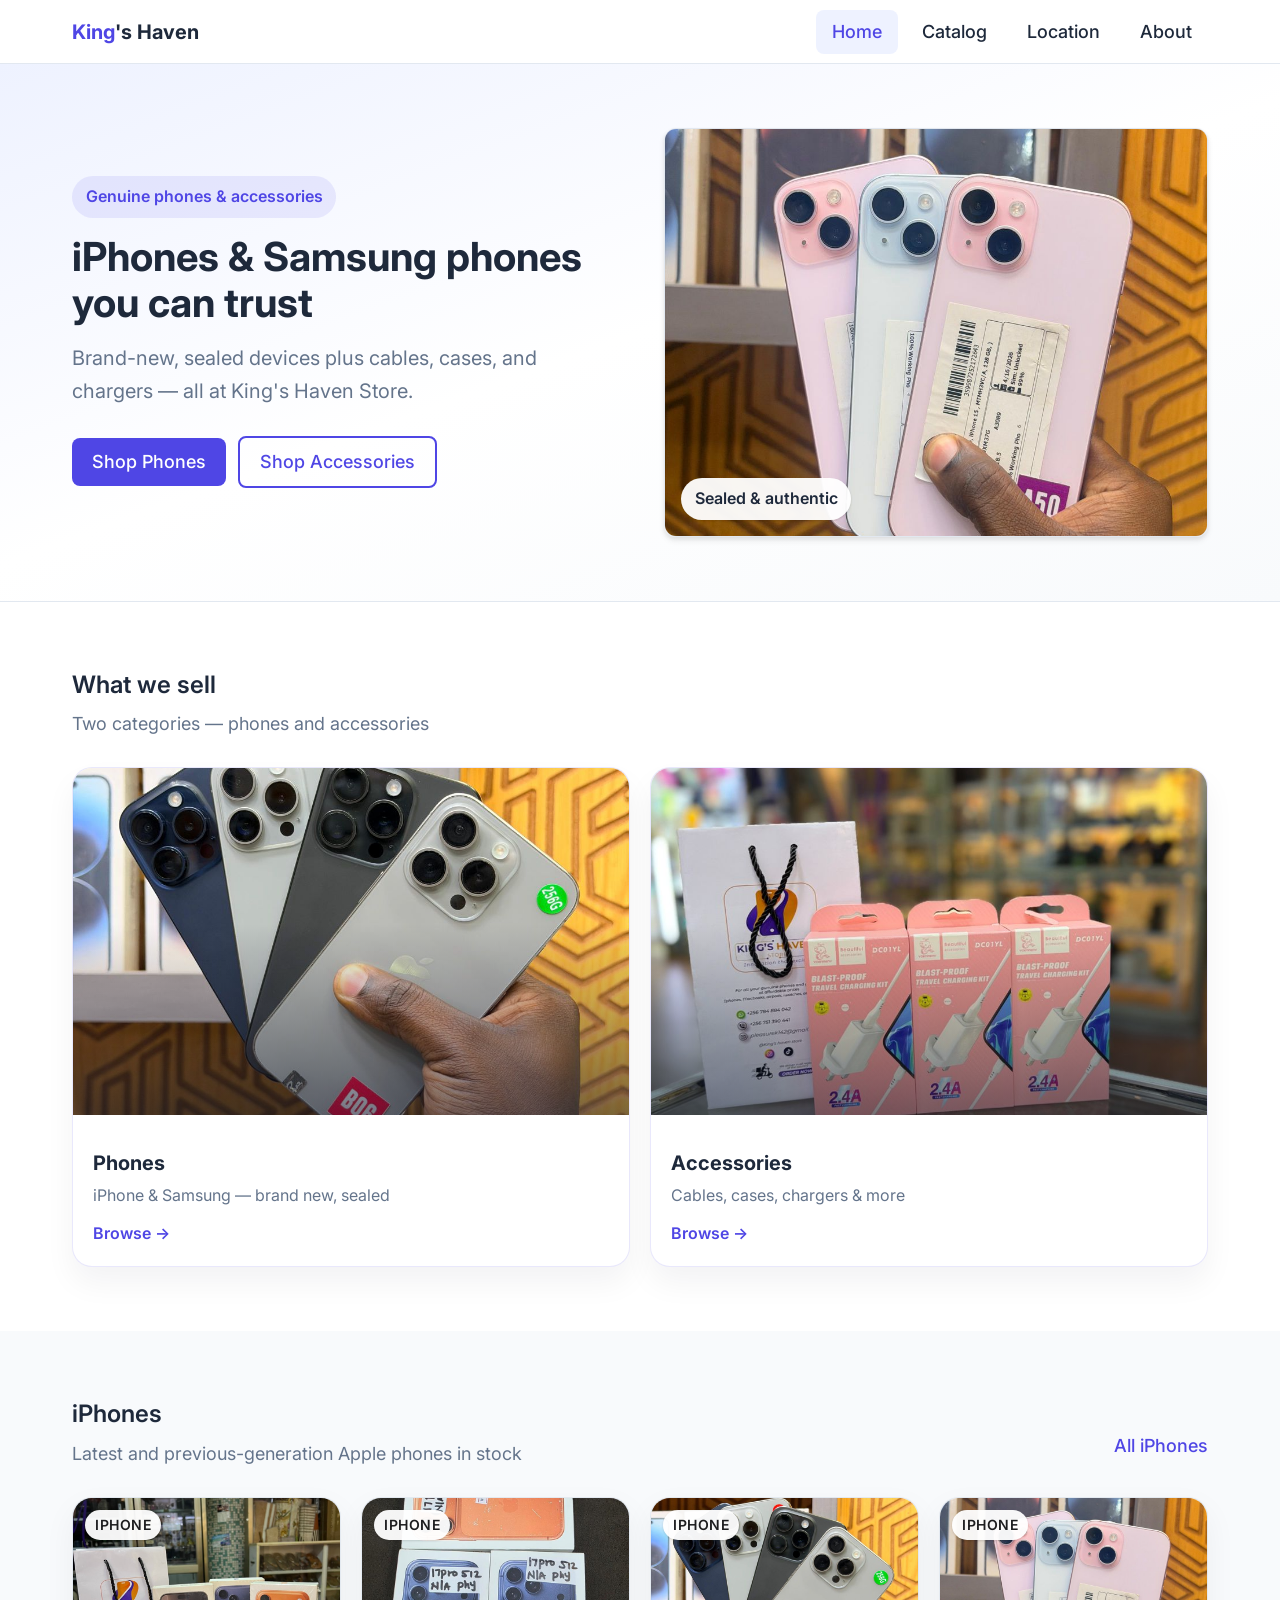
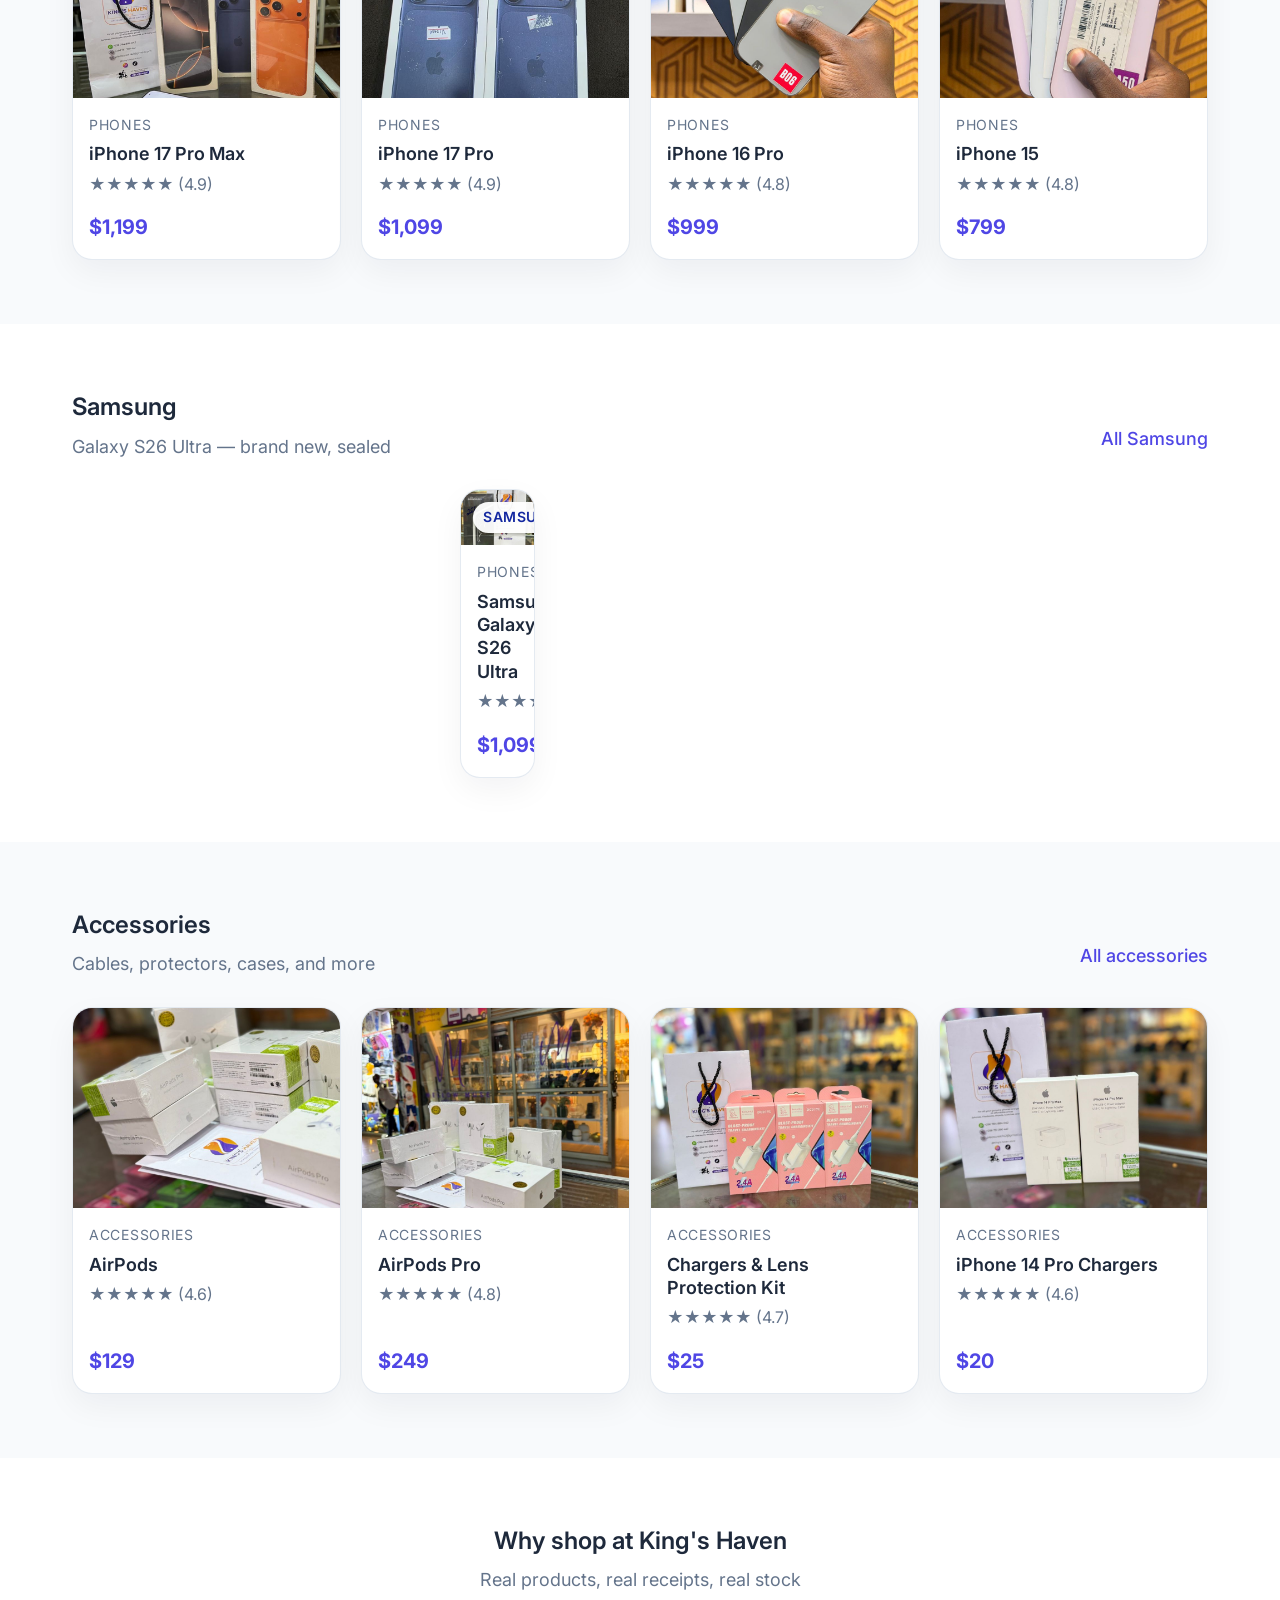
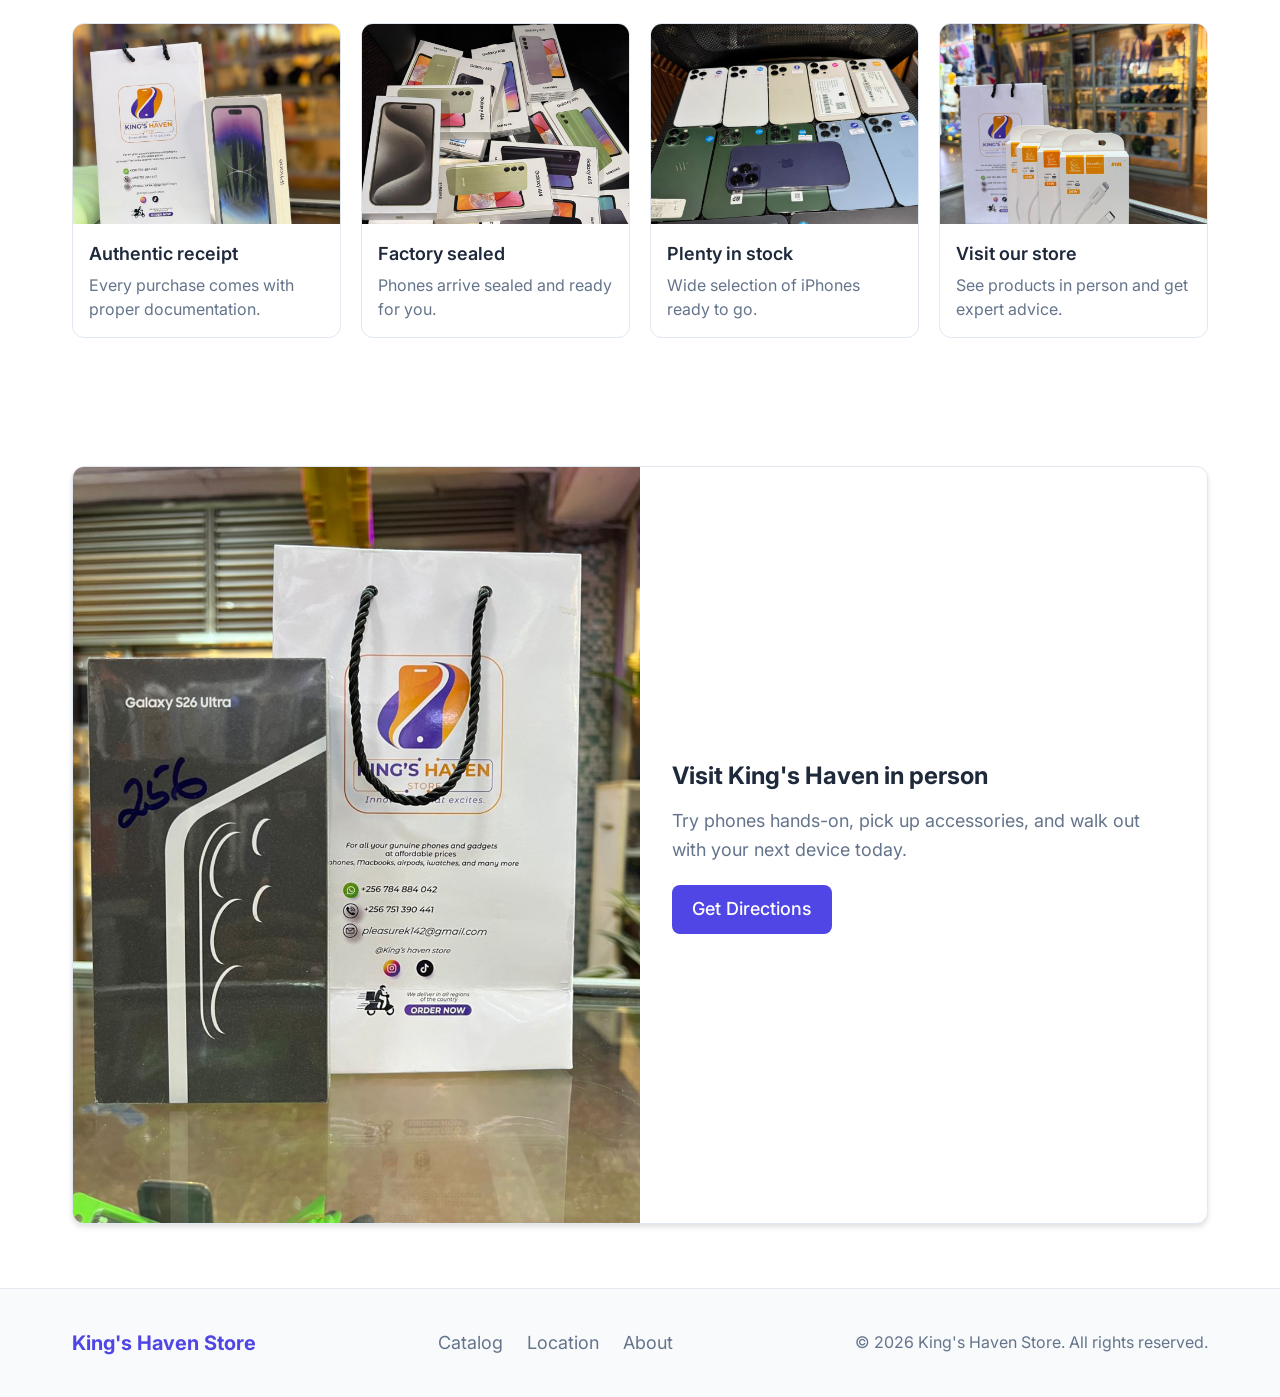
==== commit e5dc1766: "Images named well" ====
--- a/index.html
+++ b/index.html
@@ -41,9 +41,8 @@
           </div>
         </div>
         <div class="hero-visual">
-          <img src="assets/images/our%20phones.jpeg" alt="iPhone 15 models in pink and green" class="hero-image" width="600" height="450">
+          <img src="assets/images/iphone15.jpeg" alt="iPhone 15 in stock at King's Haven" class="hero-image" width="600" height="450">
           <div class="hero-visual-badge">
-            <img src="assets/images/king.jpeg" alt="" class="hero-store-logo" width="48" height="48">
             <span>Sealed &amp; authentic</span>
           </div>
         </div>
@@ -80,8 +79,8 @@
         <div class="container">
           <div class="section-header">
             <div class="section-header-text">
-              <h2 class="section-title">Samsung phones</h2>
-              <p class="section-desc">Galaxy flagships and great-value models</p>
+              <h2 class="section-title">Samsung</h2>
+              <p class="section-desc">Galaxy S26 Ultra — brand new, sealed</p>
             </div>
             <a href="catalog.html?category=phones&amp;brand=samsung" class="section-link">All Samsung</a>
           </div>
@@ -117,14 +116,14 @@
               <p>Every purchase comes with proper documentation.</p>
             </article>
             <article class="trust-card">
-              <img src="assets/images/our%20phone%20seals.jpeg" alt="Factory-sealed phone packaging" loading="lazy">
+              <img src="assets/images/device%20packing.jpeg" alt="Factory-sealed device packaging" loading="lazy">
               <h3>Factory sealed</h3>
-              <p>Phones arrive sealed with tear-off security labels.</p>
+              <p>Phones arrive sealed and ready for you.</p>
             </article>
             <article class="trust-card">
-              <img src="assets/images/much%20stock%20available.jpeg" alt="Large phone stock on display" loading="lazy">
+              <img src="assets/images/iphone%2013%20series.jpeg" alt="iPhone 13 series in stock" loading="lazy">
               <h3>Plenty in stock</h3>
-              <p>Wide selection of iPhones and Samsung models ready to go.</p>
+              <p>Wide selection of iPhones ready to go.</p>
             </article>
             <article class="trust-card">
               <img src="assets/images/store.jpeg" alt="Inside King's Haven Store" loading="lazy">
@@ -139,7 +138,7 @@
         <div class="container">
           <div class="cta-banner">
             <div class="cta-banner-media">
-              <img src="assets/images/packaging.jpeg" alt="Samsung Galaxy packaging at King's Haven" loading="lazy">
+              <img src="assets/images/Samsung%20s26Ultra.jpeg" alt="Samsung Galaxy S26 Ultra at King's Haven" loading="lazy">
             </div>
             <div class="cta-banner-text">
               <h2 class="cta-banner-title">Visit King's Haven in person</h2>
--- a/css/home.css
+++ b/css/home.css
@@ -364,3 +364,15 @@
     grid-template-columns: repeat(4, 1fr);
   }
 }
+
+/* Single Samsung product — centred card */
+#samsung-products.samsung-single .product-grid {
+  max-width: 320px;
+  margin: 0 auto;
+}
+
+@media (min-width: 640px) {
+  #samsung-products.samsung-single .product-grid {
+    max-width: 360px;
+  }
+}
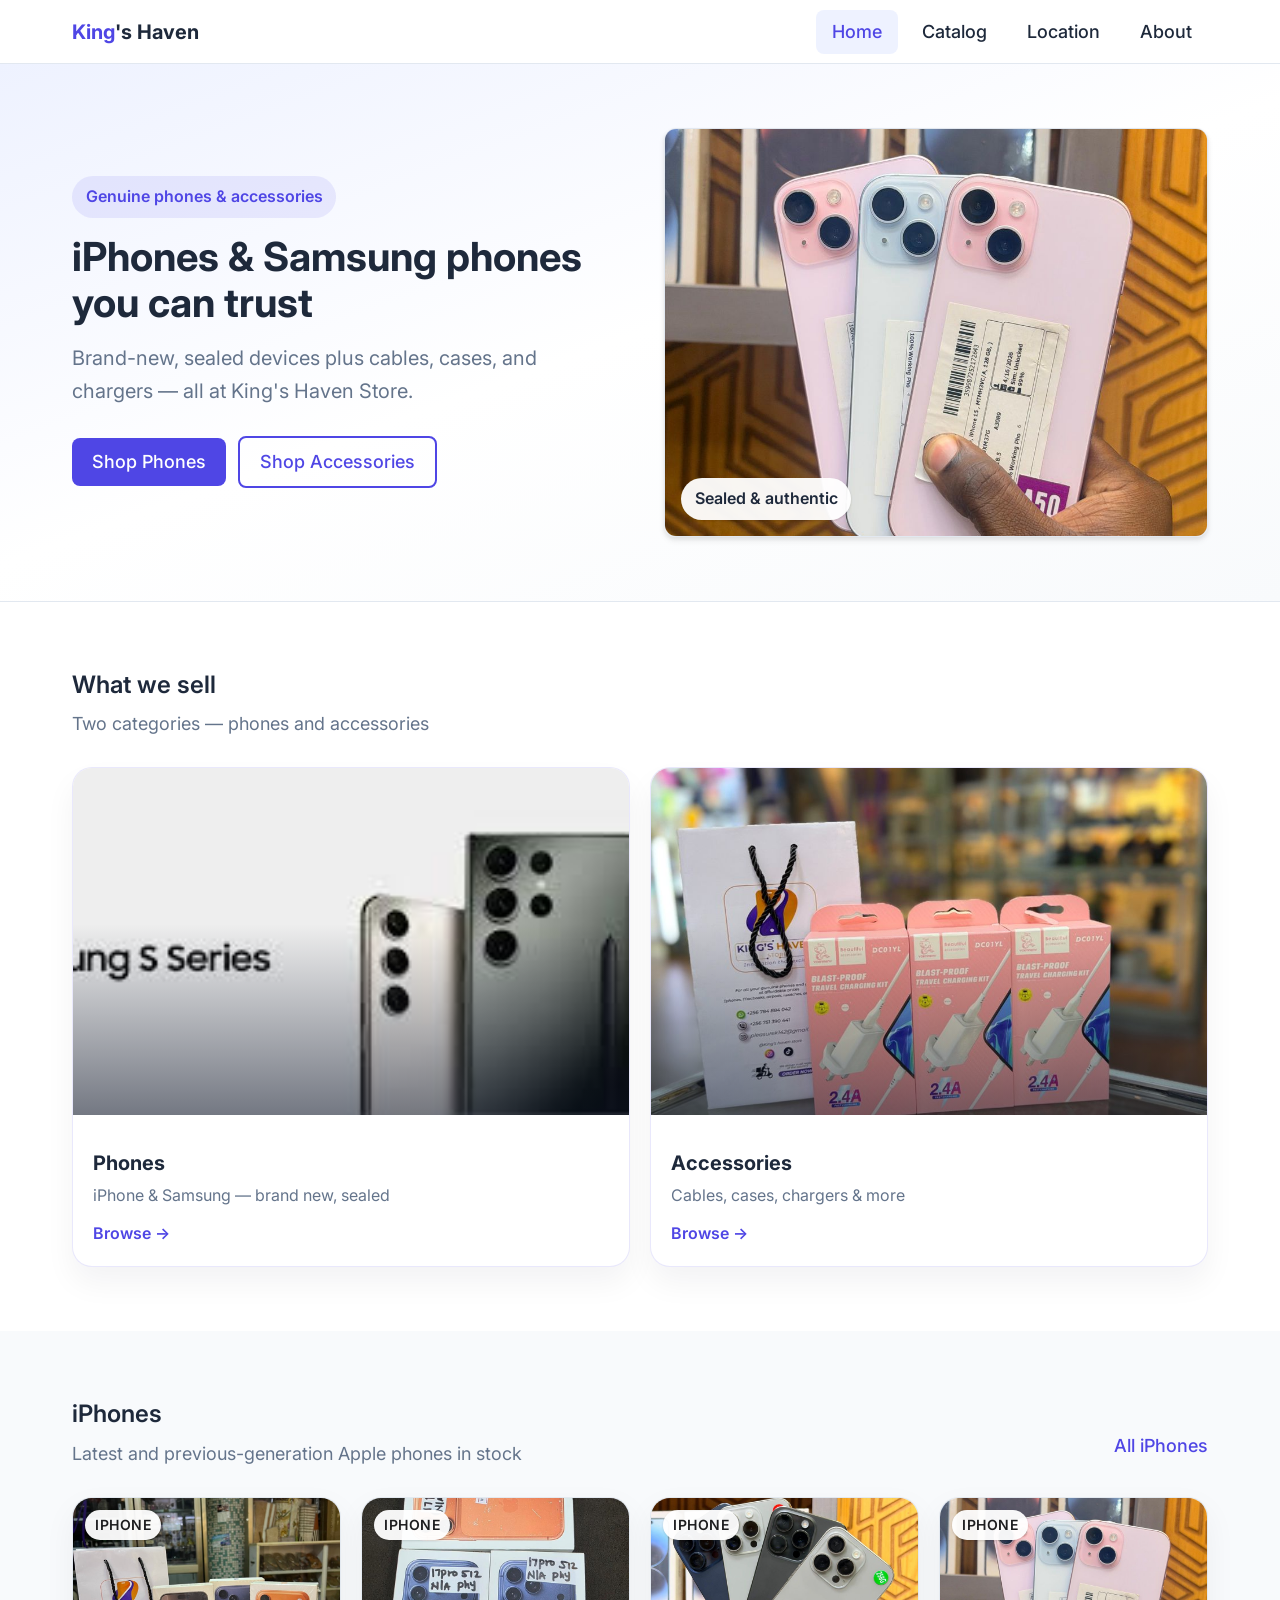
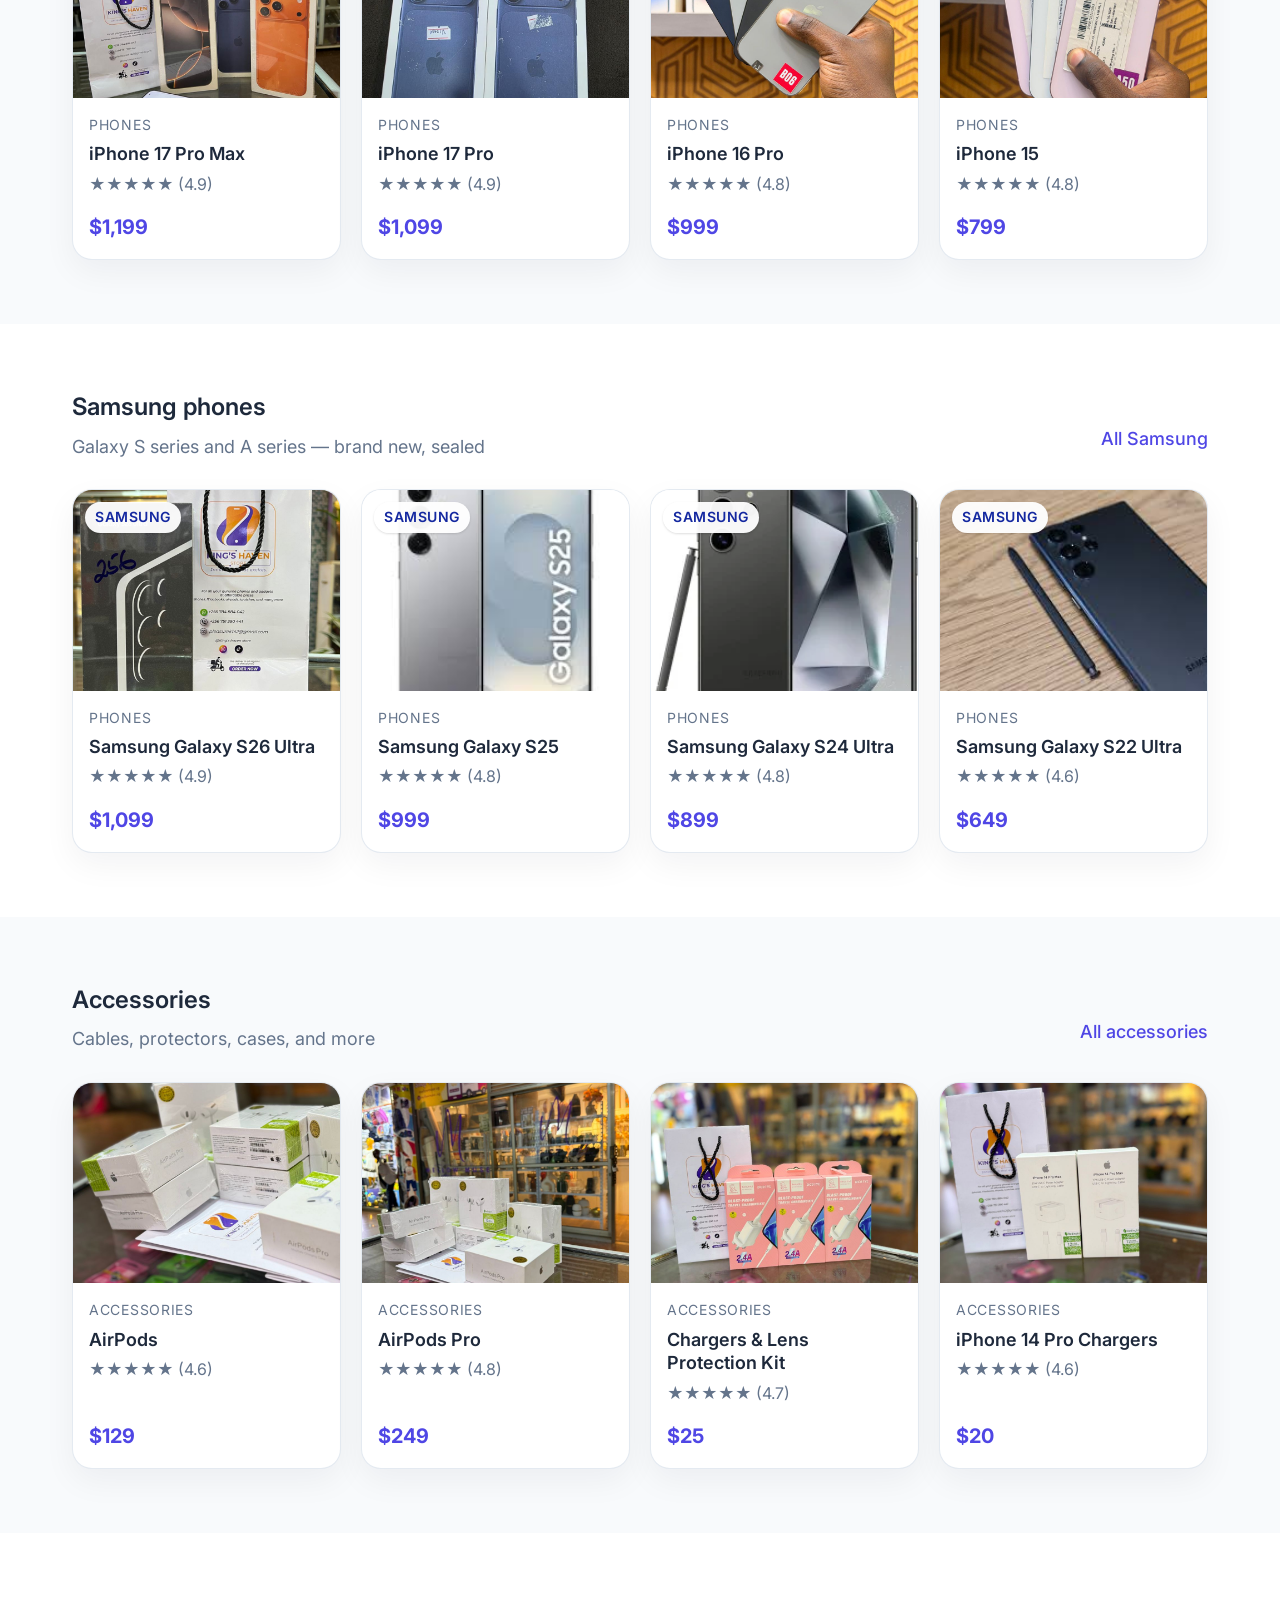
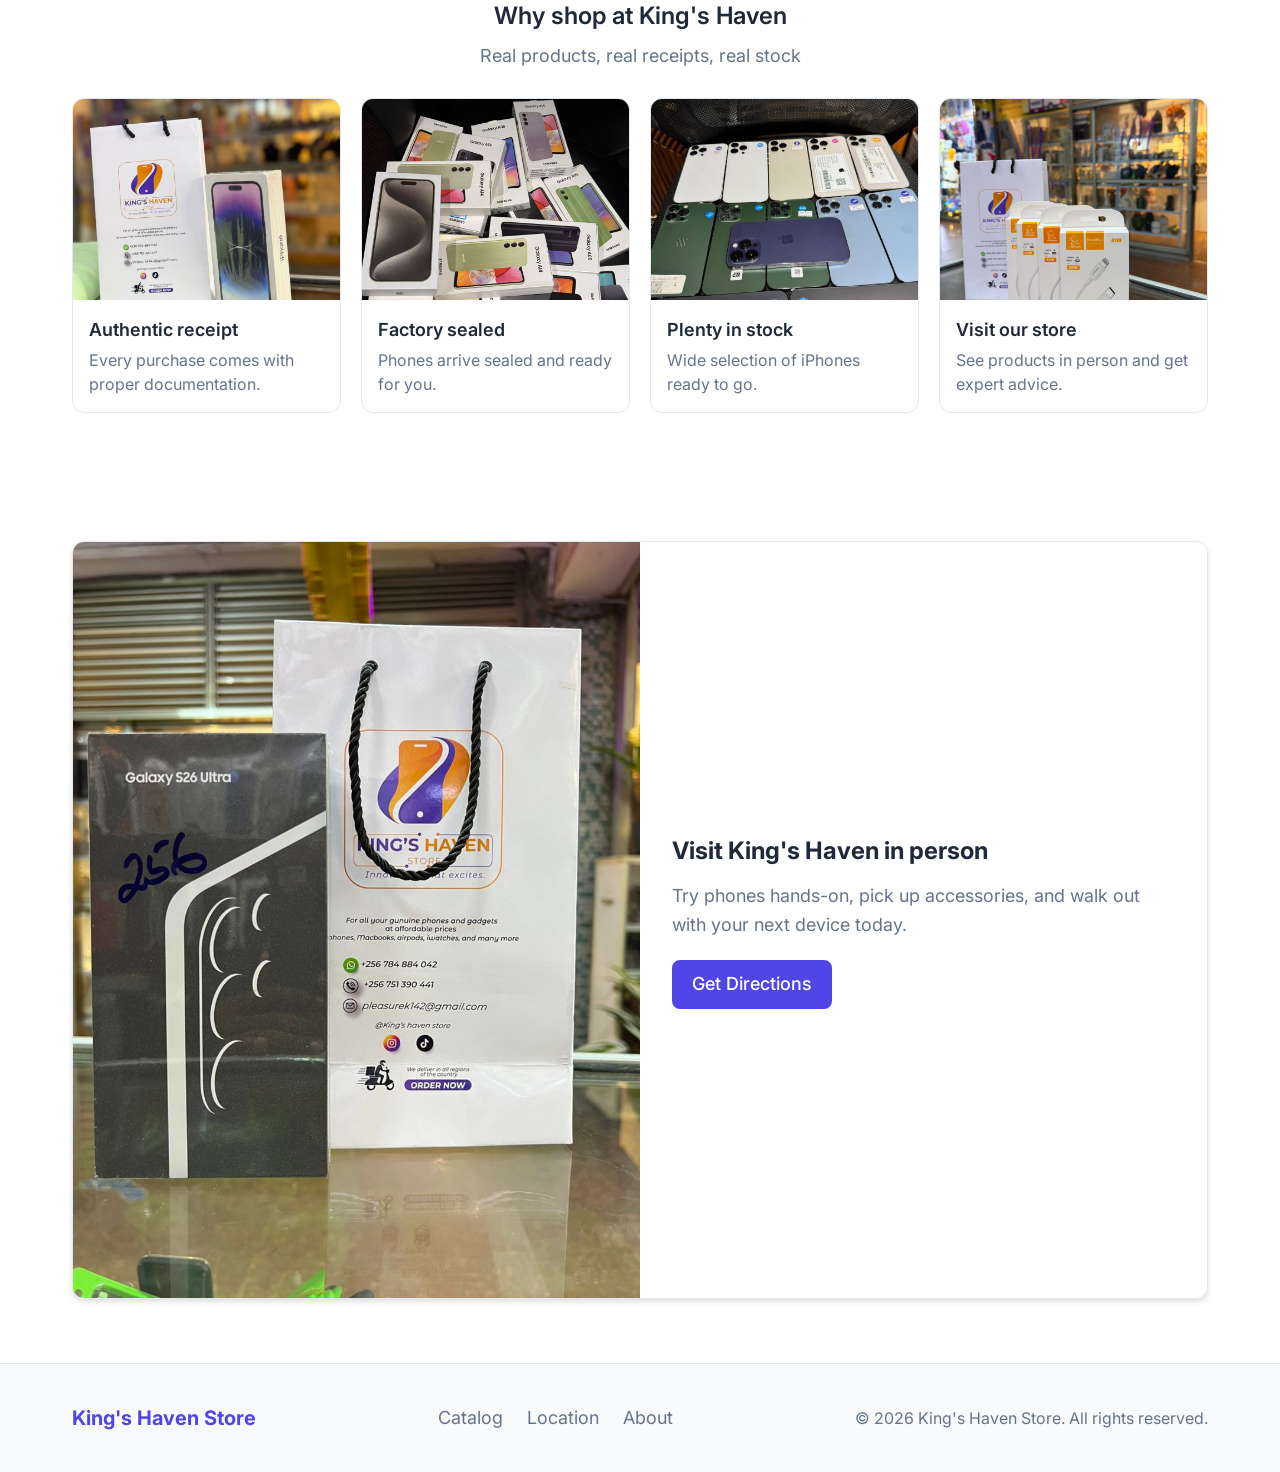
==== commit 33a6a802: "added samsung phones" ====
--- a/index.html
+++ b/index.html
@@ -79,8 +79,8 @@
         <div class="container">
           <div class="section-header">
             <div class="section-header-text">
-              <h2 class="section-title">Samsung</h2>
-              <p class="section-desc">Galaxy S26 Ultra — brand new, sealed</p>
+              <h2 class="section-title">Samsung phones</h2>
+              <p class="section-desc">Galaxy S series and A series — brand new, sealed</p>
             </div>
             <a href="catalog.html?category=phones&amp;brand=samsung" class="section-link">All Samsung</a>
           </div>
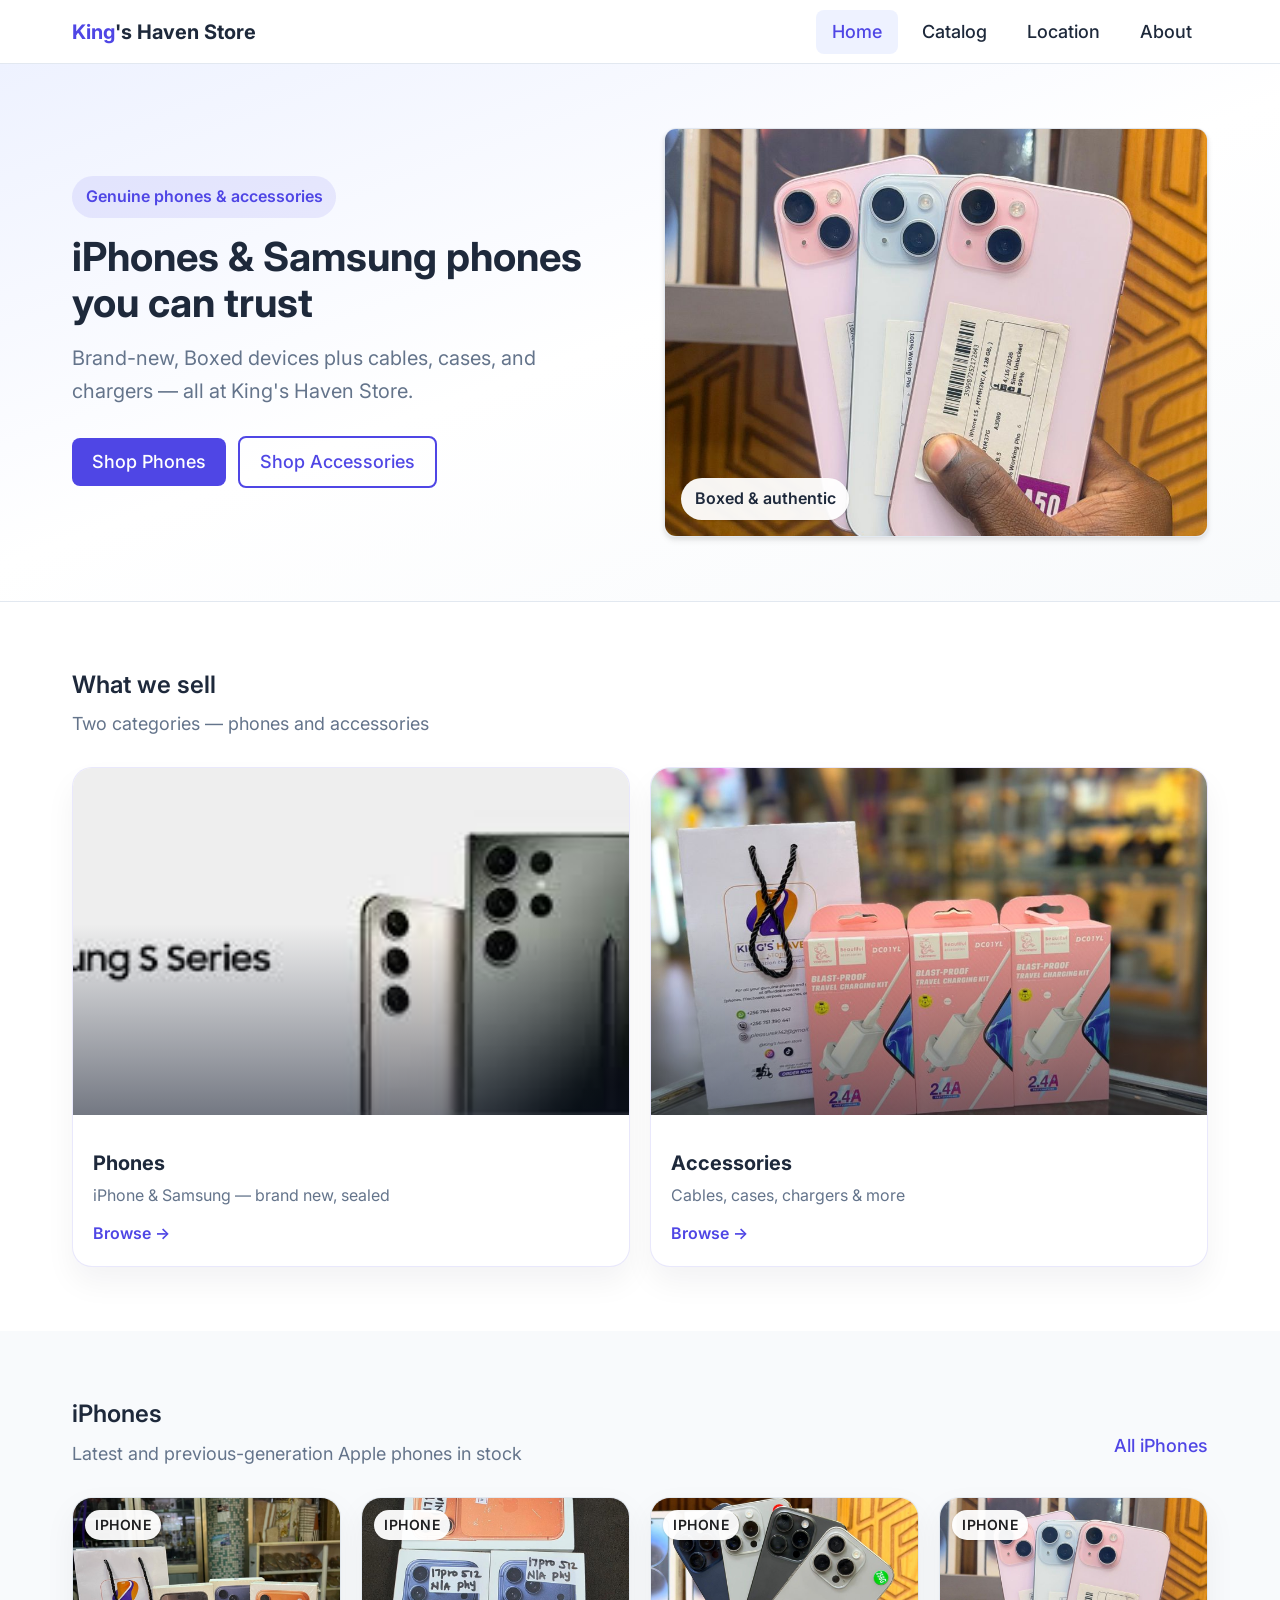
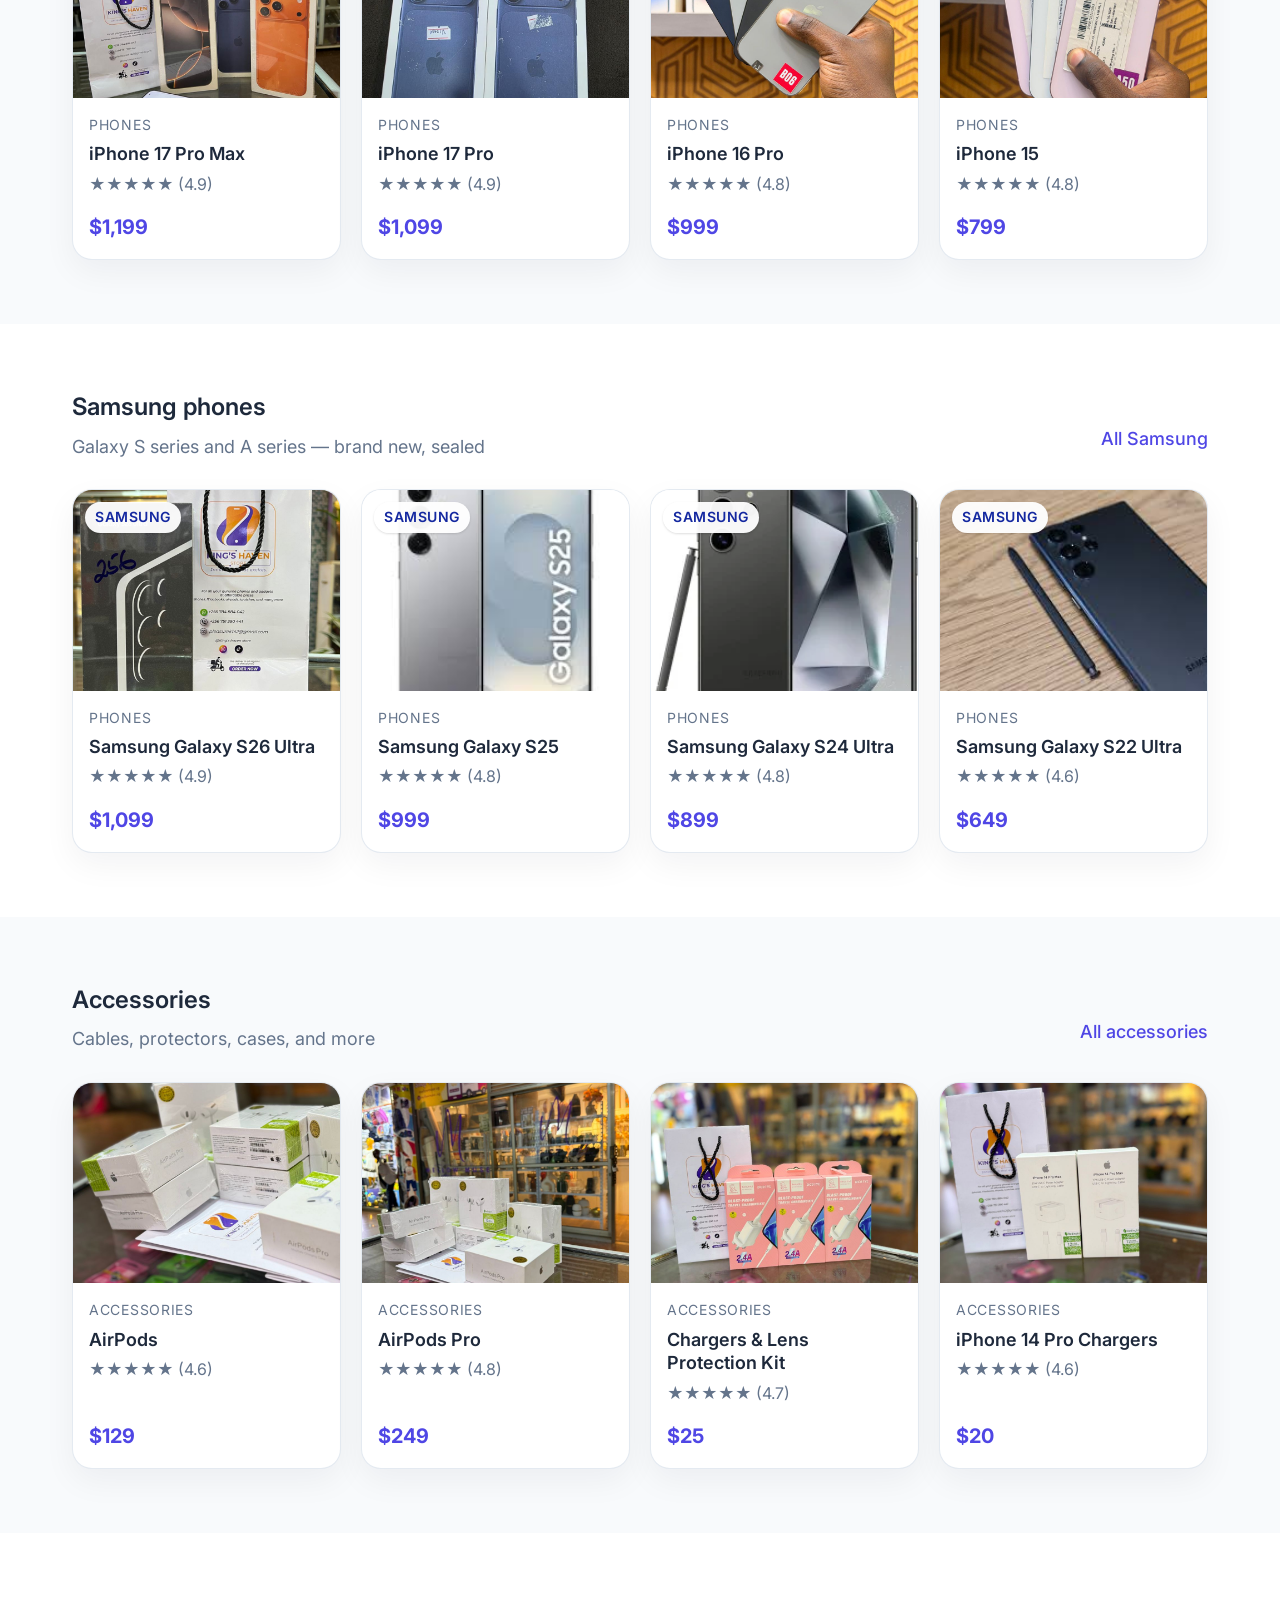
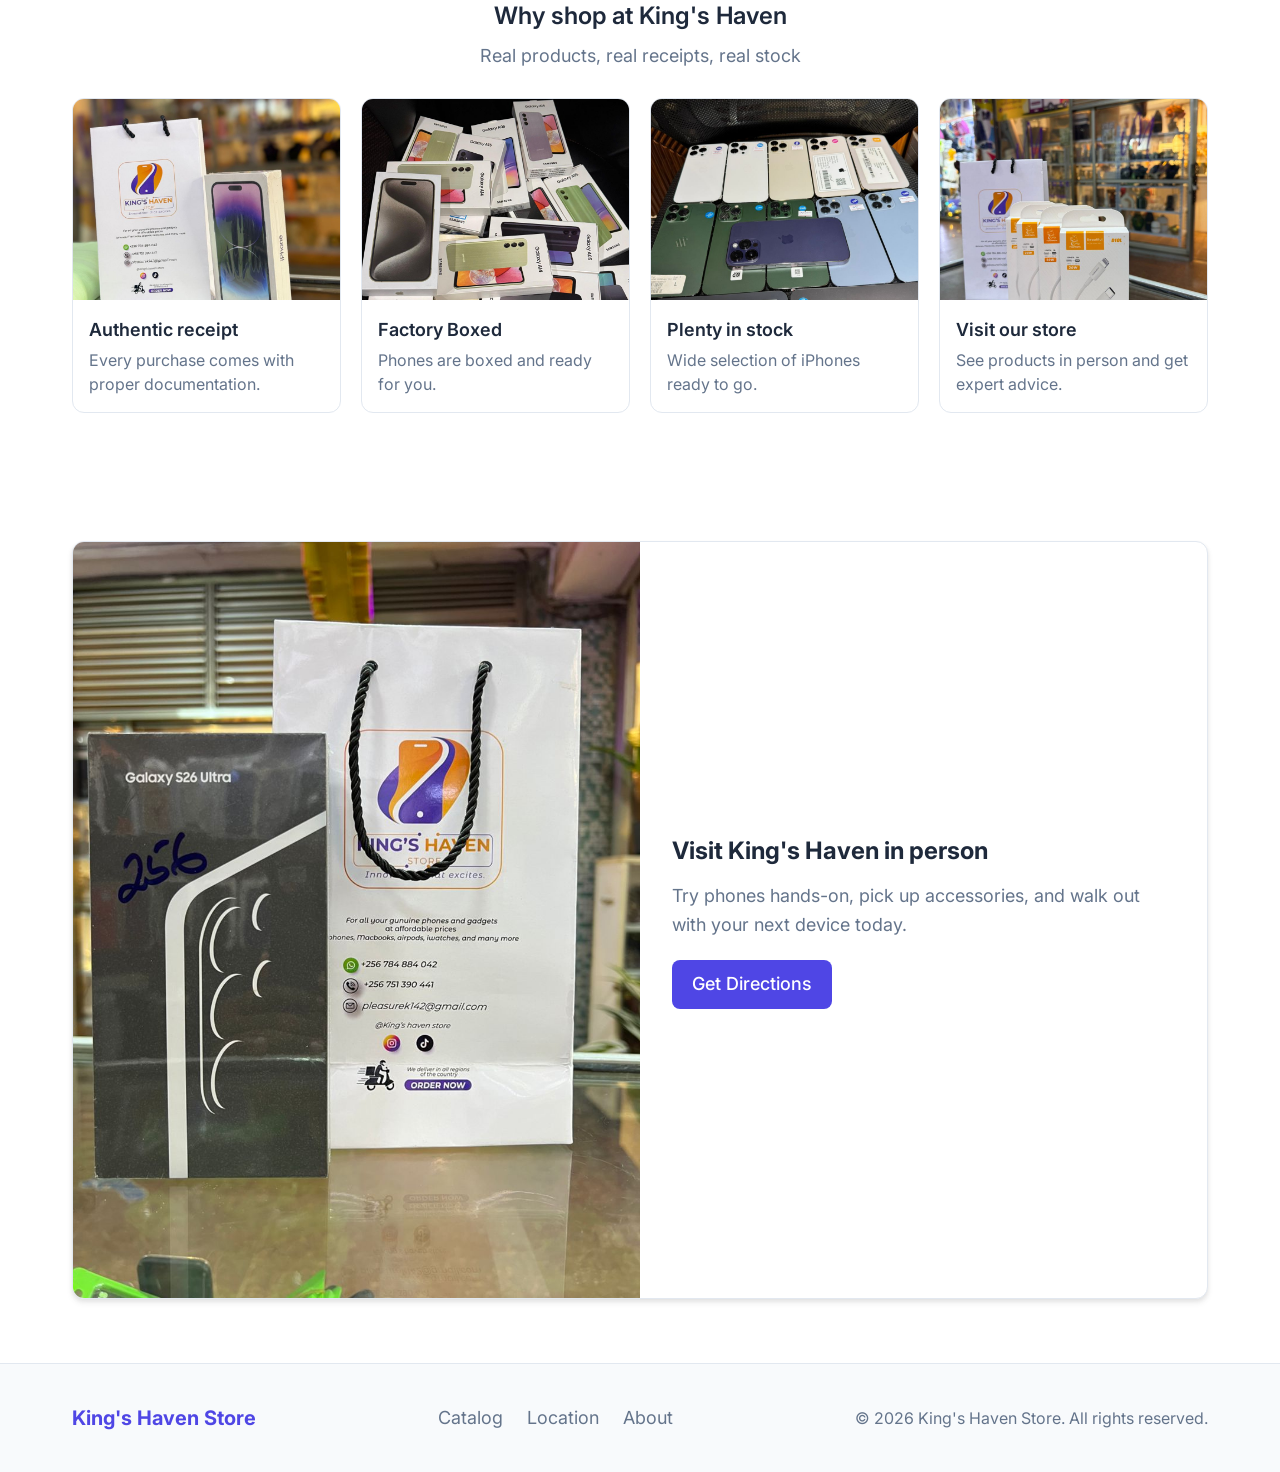
==== commit 1b93817a: "Refactored the location pin" ====
--- a/index.html
+++ b/index.html
@@ -14,7 +14,7 @@
   <div class="page-wrapper">
     <header class="site-header">
       <div class="container header-inner">
-        <a href="index.html" class="logo">King<span>'s Haven</span></a>
+        <a href="index.html" class="logo">King<span>'s Haven Store</span></a>
         <button class="nav-toggle" aria-expanded="false" aria-controls="main-nav" aria-label="Toggle navigation">
           <span class="nav-toggle-icon"></span>
         </button>
@@ -34,7 +34,7 @@
         <div class="hero-content">
           <span class="hero-badge">Genuine phones &amp; accessories</span>
           <h1 class="hero-title">iPhones &amp; Samsung phones you can trust</h1>
-          <p class="hero-text">Brand-new, sealed devices plus cables, cases, and chargers — all at King's Haven Store.</p>
+          <p class="hero-text">Brand-new, Boxed devices plus cables, cases, and chargers — all at King's Haven Store.</p>
           <div class="hero-actions">
             <a href="catalog.html?category=phones" class="btn btn-primary">Shop Phones</a>
             <a href="catalog.html?category=accessories" class="btn btn-outline">Shop Accessories</a>
@@ -43,7 +43,7 @@
         <div class="hero-visual">
           <img src="assets/images/iphone15.jpeg" alt="iPhone 15 in stock at King's Haven" class="hero-image" width="600" height="450">
           <div class="hero-visual-badge">
-            <span>Sealed &amp; authentic</span>
+            <span>Boxed &amp; authentic</span>
           </div>
         </div>
       </div>
@@ -117,8 +117,8 @@
             </article>
             <article class="trust-card">
               <img src="assets/images/device%20packing.jpeg" alt="Factory-sealed device packaging" loading="lazy">
-              <h3>Factory sealed</h3>
-              <p>Phones arrive sealed and ready for you.</p>
+              <h3>Factory Boxed</h3>
+              <p>Phones are boxed and ready for you.</p>
             </article>
             <article class="trust-card">
               <img src="assets/images/iphone%2013%20series.jpeg" alt="iPhone 13 series in stock" loading="lazy">
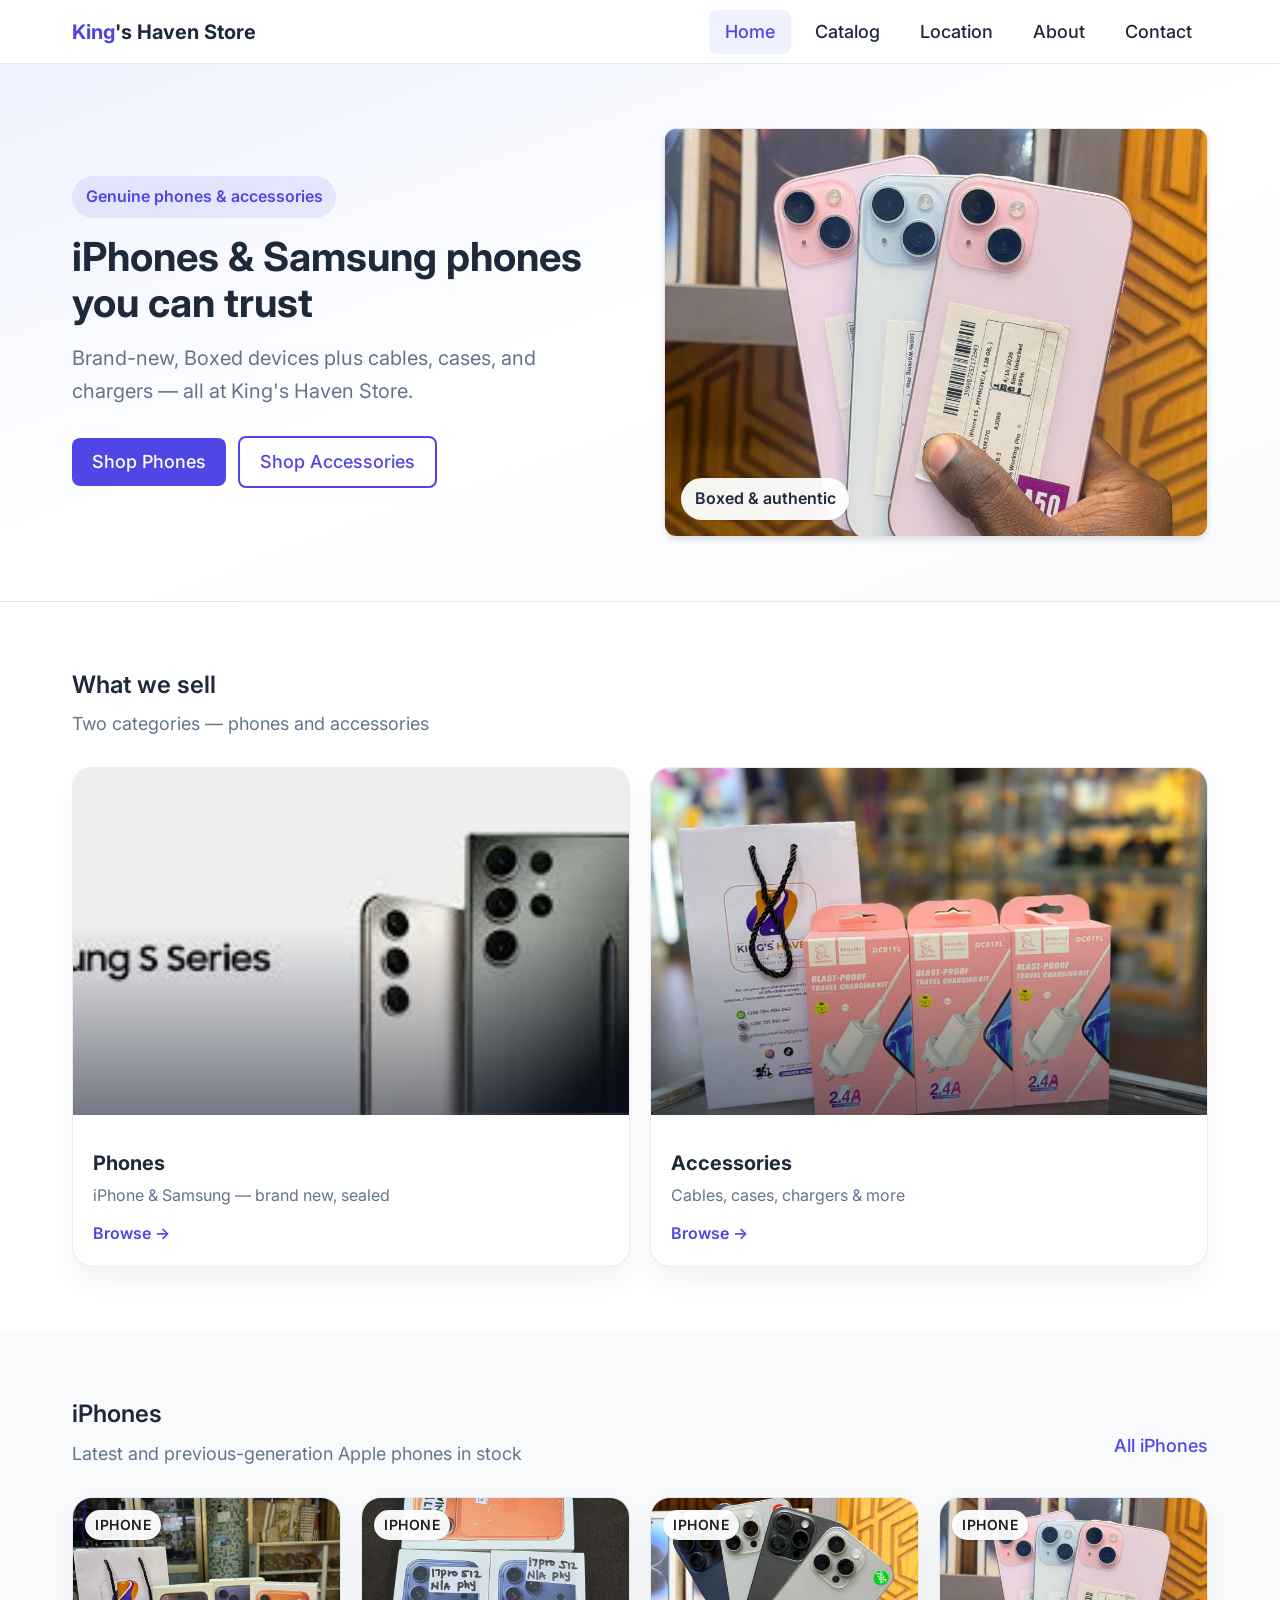
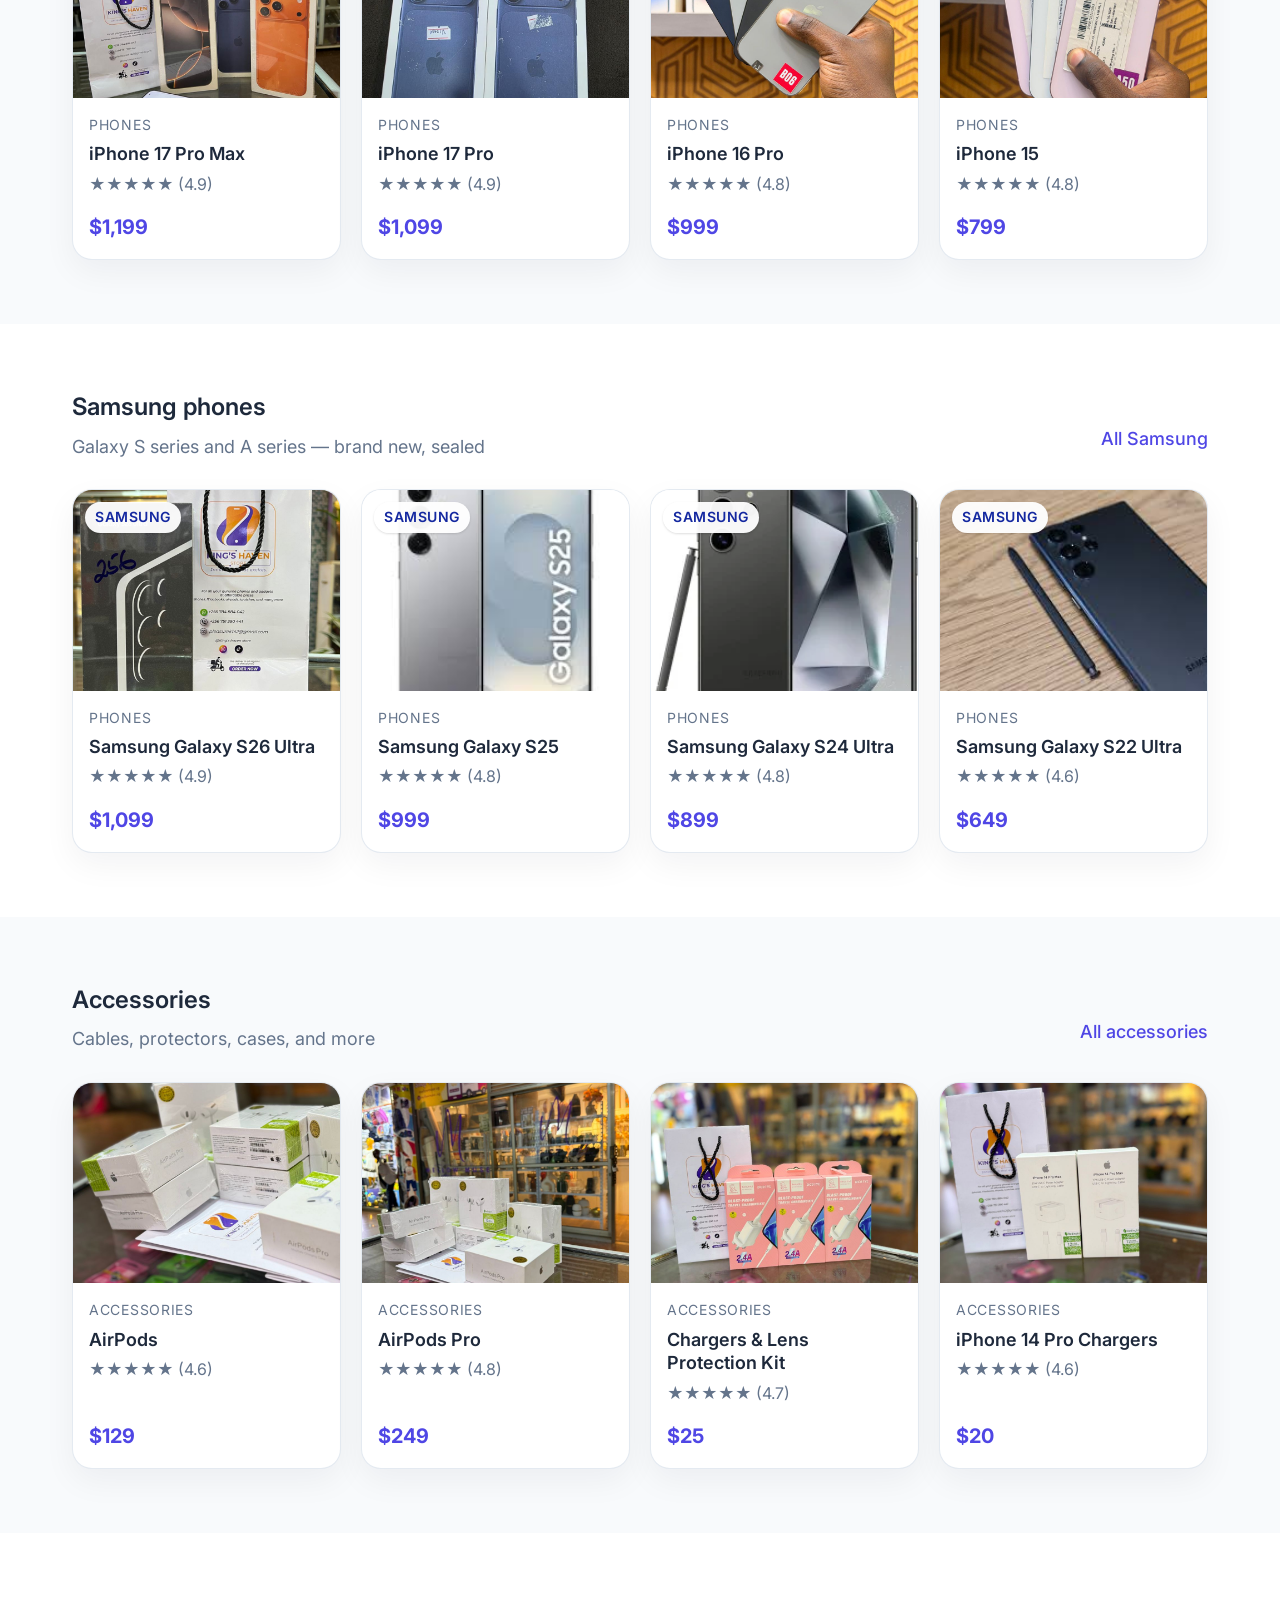
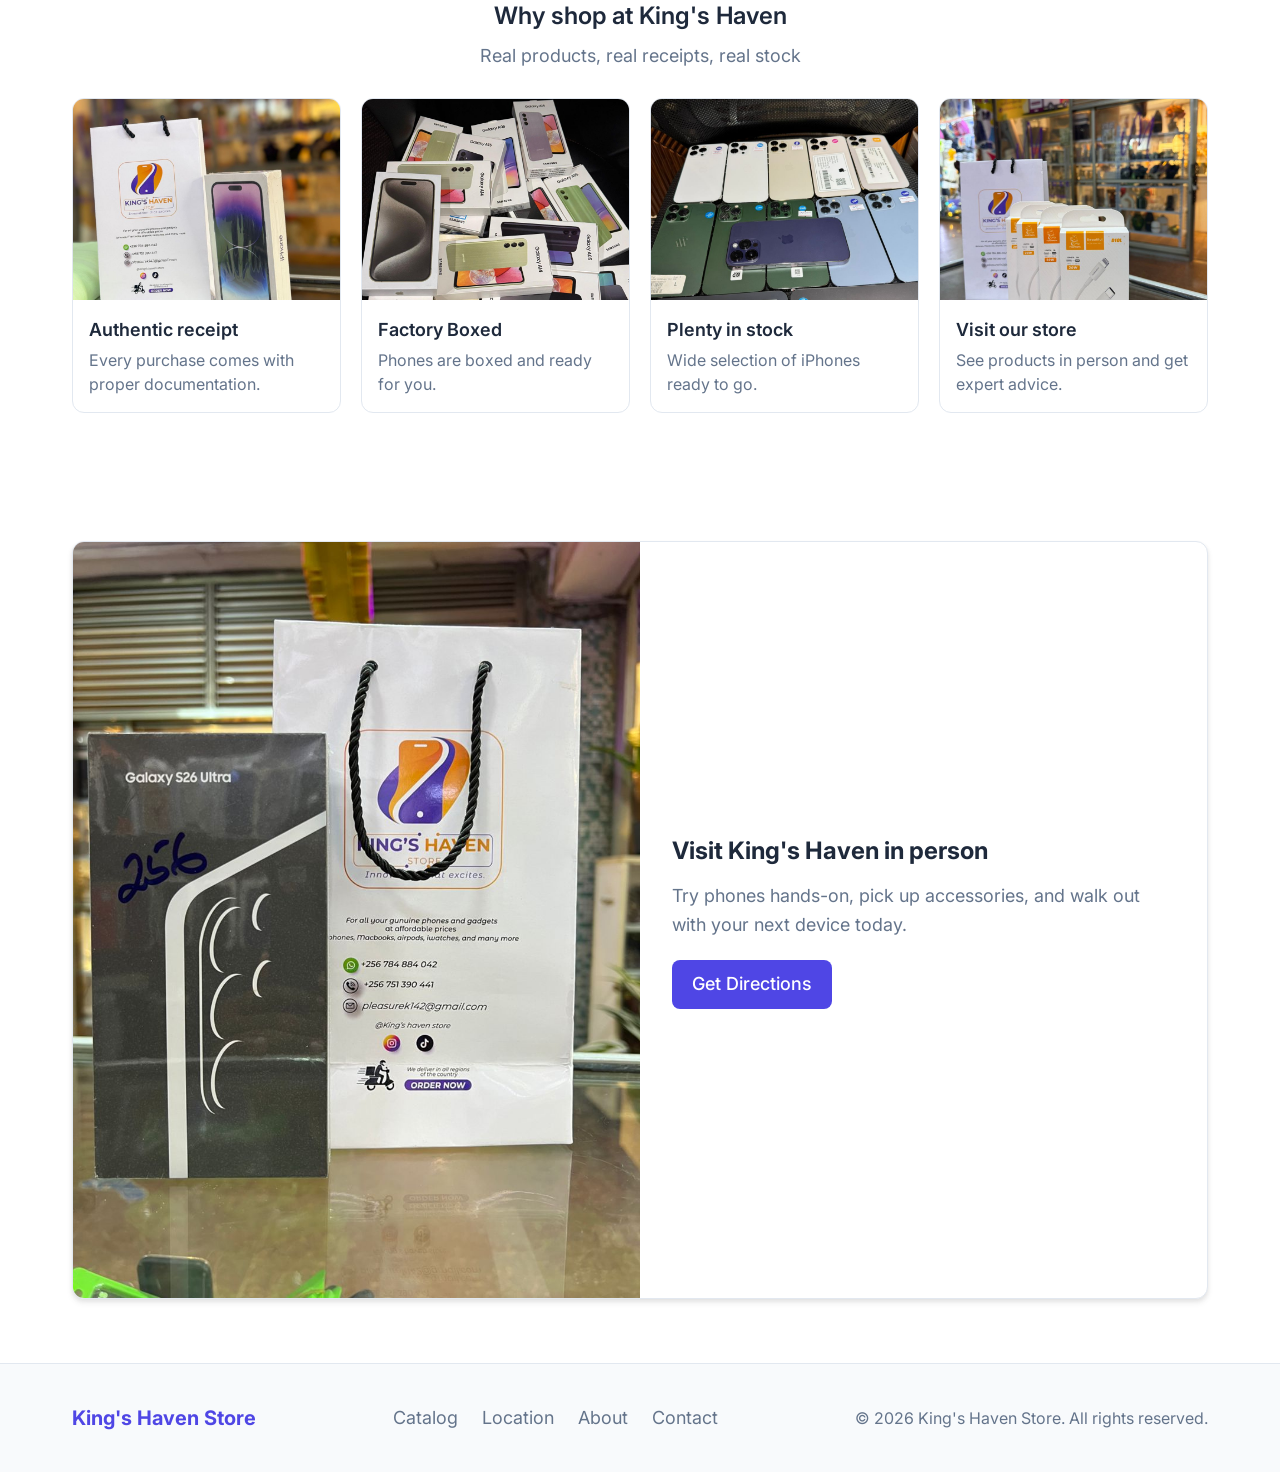
==== commit a9c9d3dd: "Added contact us page" ====
--- a/index.html
+++ b/index.html
@@ -24,6 +24,7 @@
             <li><a href="catalog.html" data-nav="catalog">Catalog</a></li>
             <li><a href="location.html" data-nav="location">Location</a></li>
             <li><a href="about.html" data-nav="about">About</a></li>
+            <li><a href="contact.html" data-nav="contact">Contact</a></li>
           </ul>
         </nav>
       </div>
@@ -157,6 +158,7 @@
           <a href="catalog.html">Catalog</a>
           <a href="location.html">Location</a>
           <a href="about.html">About</a>
+          <a href="contact.html">Contact</a>
         </nav>
         <p class="footer-copy">&copy; 2026 King's Haven Store. All rights reserved.</p>
       </div>
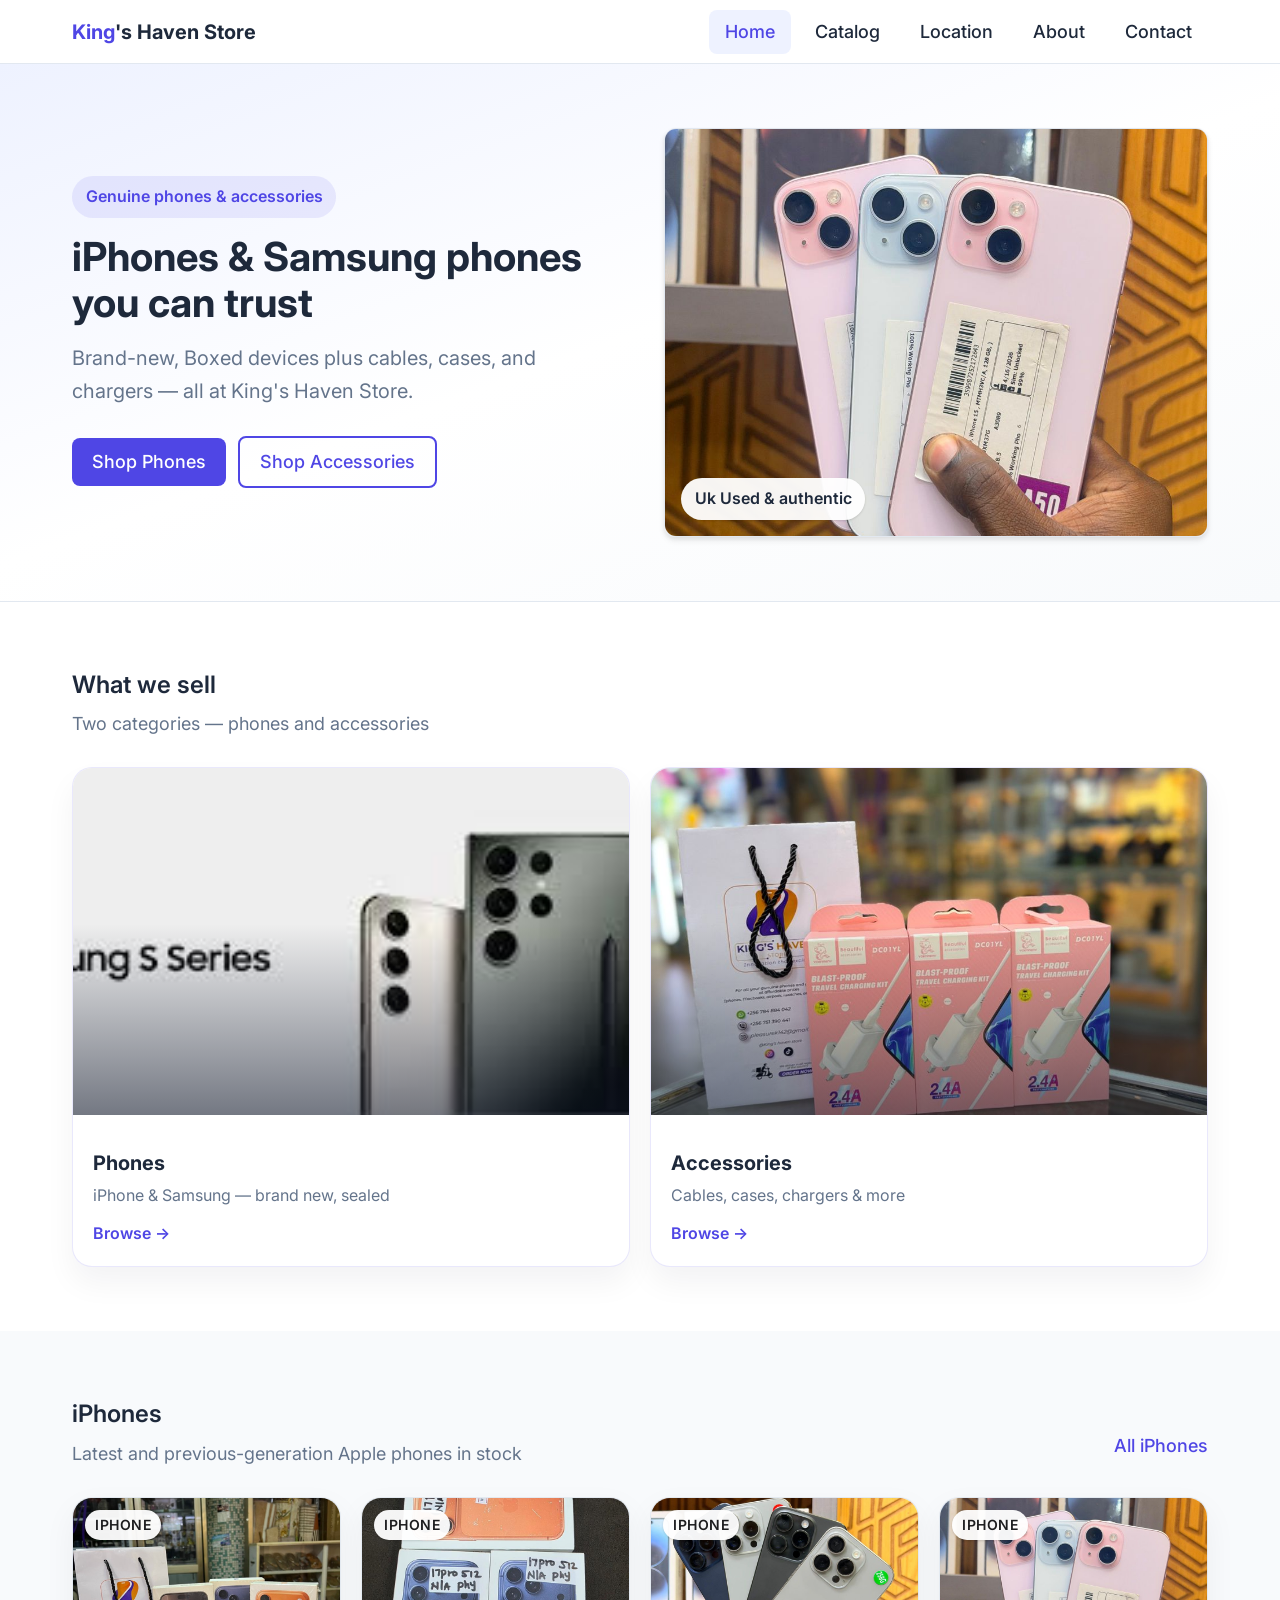
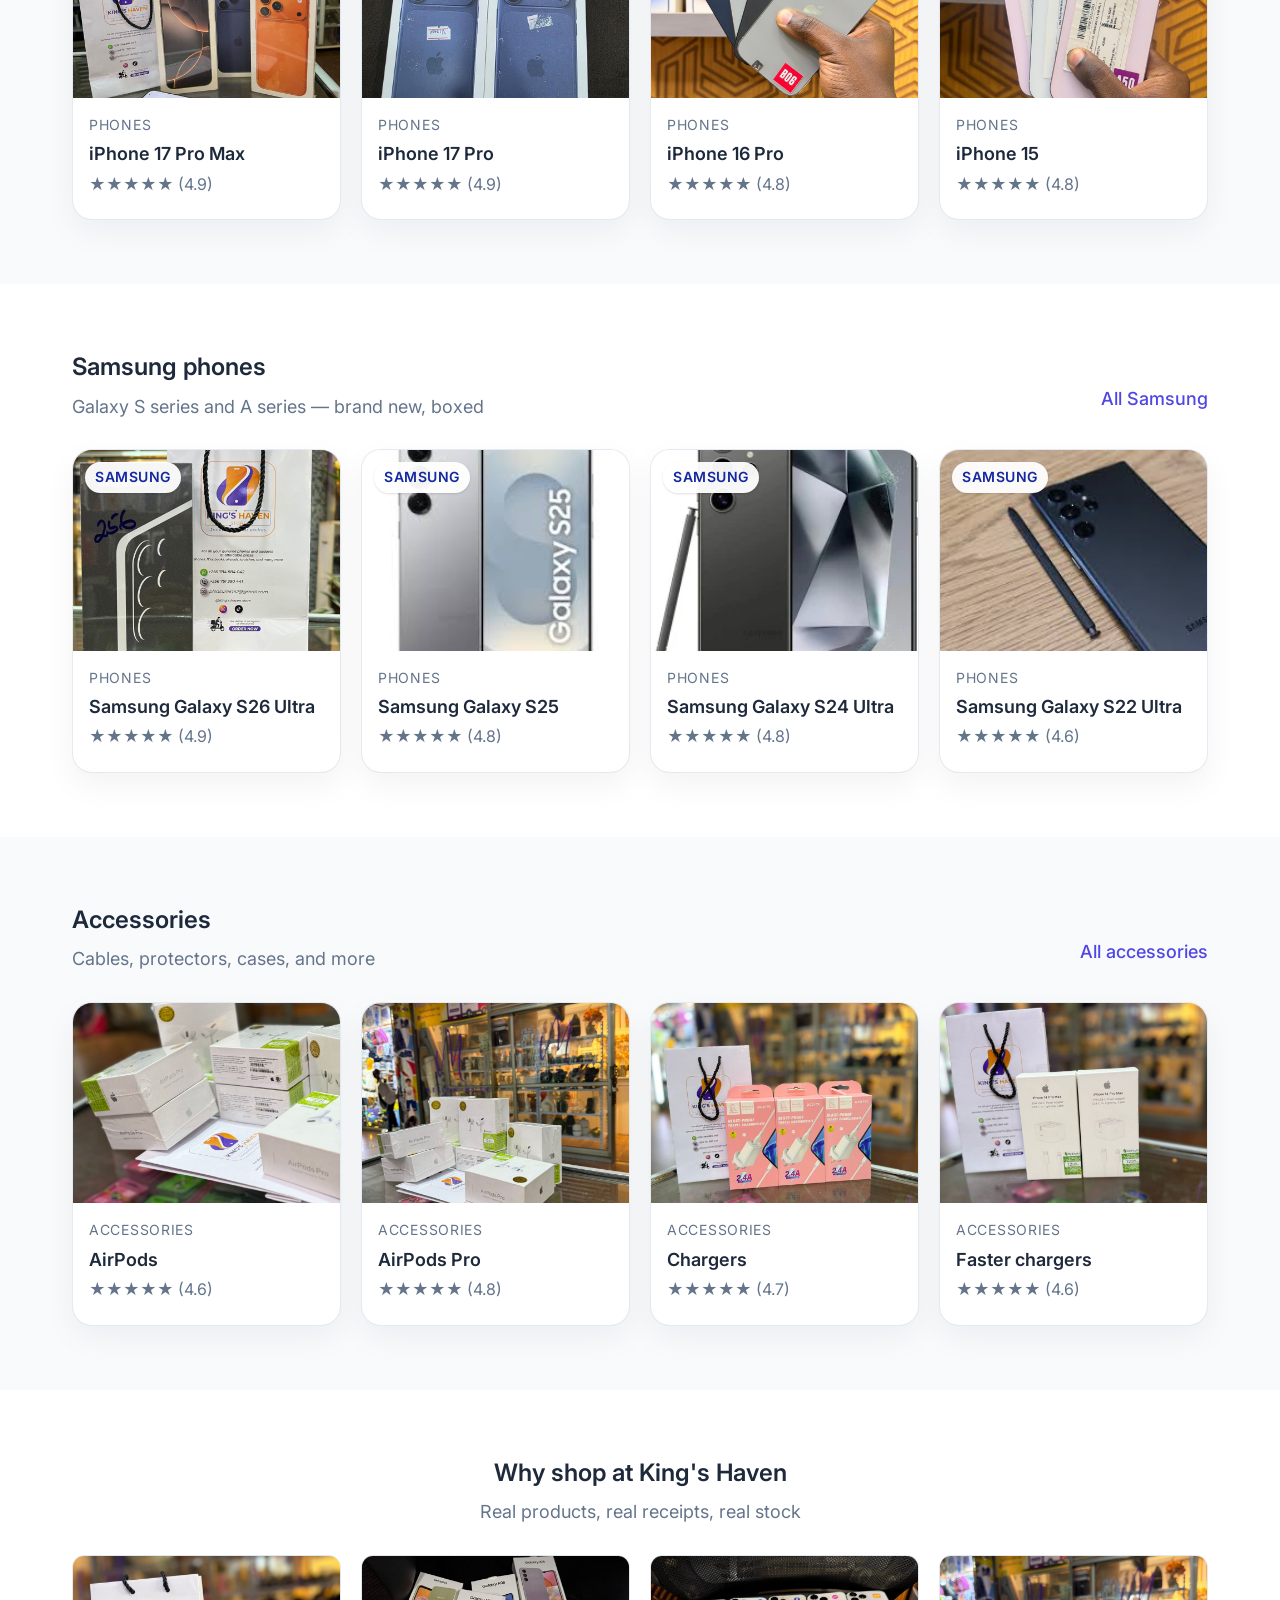
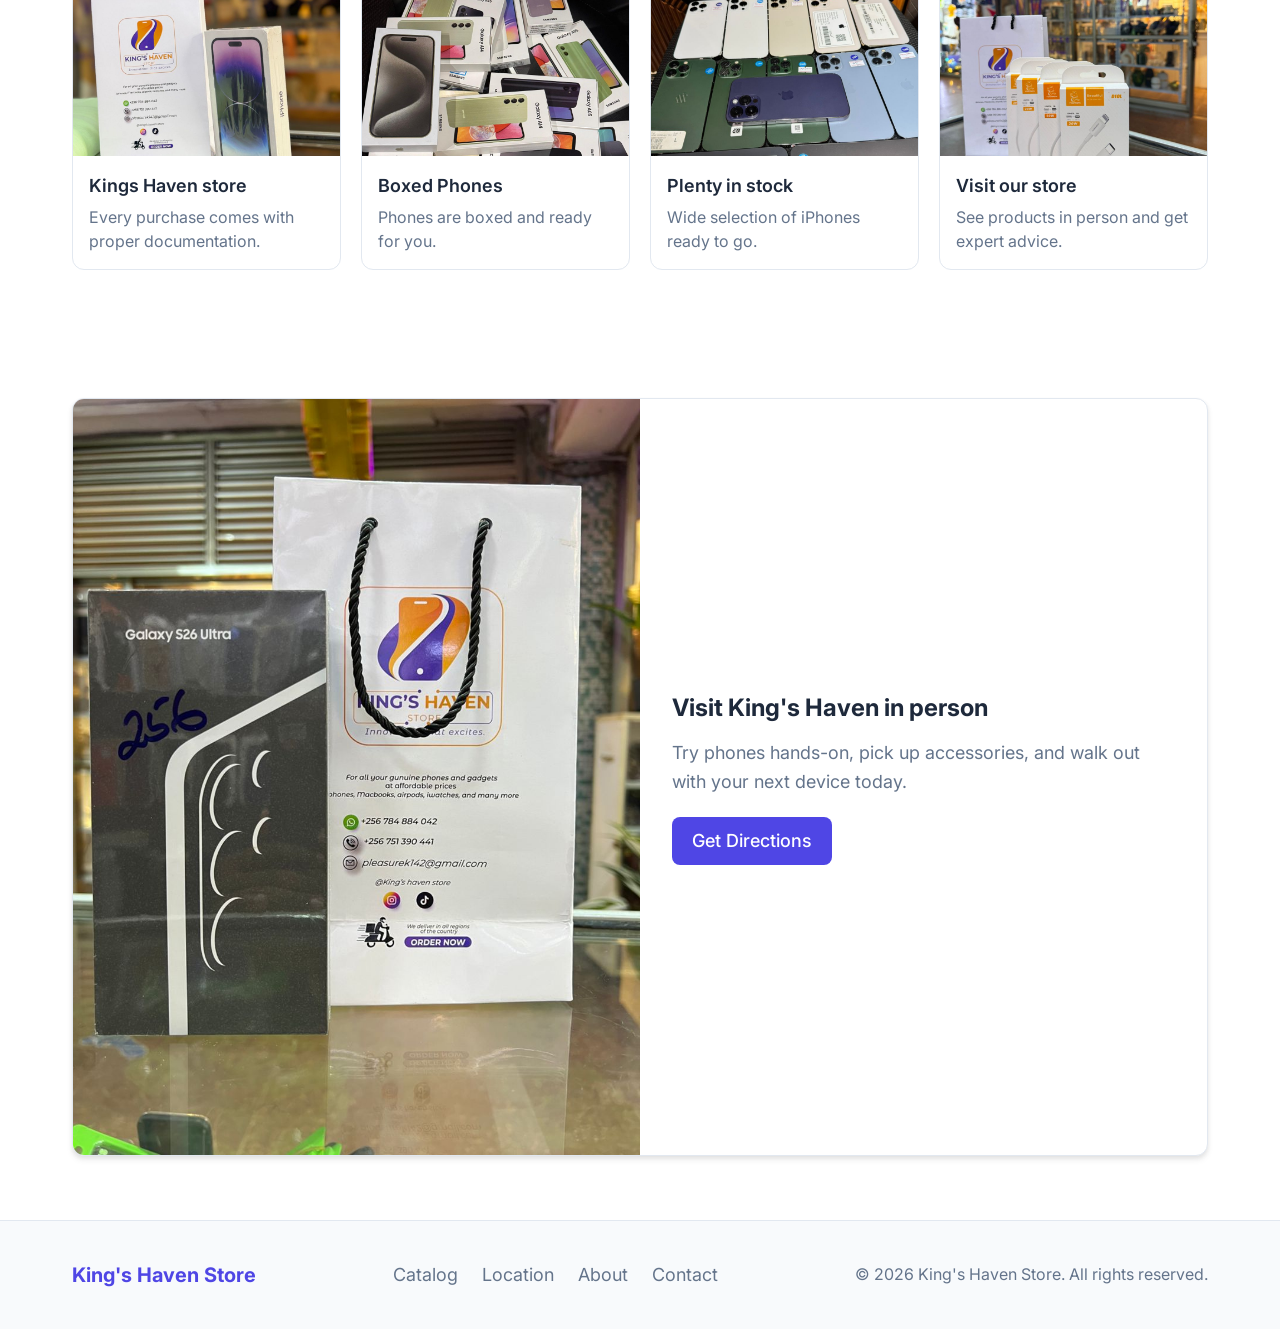
==== commit 30141c72: "Renaming of items" ====
--- a/index.html
+++ b/index.html
@@ -1,15 +1,18 @@
 <!DOCTYPE html>
 <html lang="en">
+
 <head>
   <meta charset="UTF-8">
   <meta name="viewport" content="width=device-width, initial-scale=1.0">
-  <meta name="description" content="King's Haven Store — Genuine iPhones, Samsung phones, and accessories at affordable prices.">
+  <meta name="description"
+    content="King's Haven Store — Genuine iPhones, Samsung phones, and accessories at affordable prices.">
   <title>King's Haven Store — iPhones, Samsung & Accessories</title>
   <link rel="stylesheet" href="css/reset.css">
   <link rel="stylesheet" href="css/variables.css">
   <link rel="stylesheet" href="css/style.css">
   <link rel="stylesheet" href="css/home.css">
 </head>
+
 <body data-page="home">
   <div class="page-wrapper">
     <header class="site-header">
@@ -35,16 +38,18 @@
         <div class="hero-content">
           <span class="hero-badge">Genuine phones &amp; accessories</span>
           <h1 class="hero-title">iPhones &amp; Samsung phones you can trust</h1>
-          <p class="hero-text">Brand-new, Boxed devices plus cables, cases, and chargers — all at King's Haven Store.</p>
+          <p class="hero-text">Brand-new, Boxed devices plus cables, cases, and chargers — all at King's Haven Store.
+          </p>
           <div class="hero-actions">
             <a href="catalog.html?category=phones" class="btn btn-primary">Shop Phones</a>
             <a href="catalog.html?category=accessories" class="btn btn-outline">Shop Accessories</a>
           </div>
         </div>
         <div class="hero-visual">
-          <img src="assets/images/iphone15.jpeg" alt="iPhone 15 in stock at King's Haven" class="hero-image" width="600" height="450">
+          <img src="assets/images/iphone15.jpeg" alt="iPhone 15 in stock at King's Haven" class="hero-image" width="600"
+            height="450">
           <div class="hero-visual-badge">
-            <span>Boxed &amp; authentic</span>
+            <span>Uk Used &amp; authentic</span>
           </div>
         </div>
       </div>
@@ -59,7 +64,9 @@
               <p class="section-desc">Two categories — phones and accessories</p>
             </div>
           </div>
-          <div id="category-tiles"><p class="loading">Loading…</p></div>
+          <div id="category-tiles">
+            <p class="loading">Loading…</p>
+          </div>
         </div>
       </section>
 
@@ -72,7 +79,9 @@
             </div>
             <a href="catalog.html?category=phones&amp;brand=apple" class="section-link">All iPhones</a>
           </div>
-          <div id="iphone-products"><p class="loading">Loading…</p></div>
+          <div id="iphone-products">
+            <p class="loading">Loading…</p>
+          </div>
         </div>
       </section>
 
@@ -81,11 +90,13 @@
           <div class="section-header">
             <div class="section-header-text">
               <h2 class="section-title">Samsung phones</h2>
-              <p class="section-desc">Galaxy S series and A series — brand new, sealed</p>
+              <p class="section-desc">Galaxy S series and A series — brand new, boxed</p>
             </div>
             <a href="catalog.html?category=phones&amp;brand=samsung" class="section-link">All Samsung</a>
           </div>
-          <div id="samsung-products"><p class="loading">Loading…</p></div>
+          <div id="samsung-products">
+            <p class="loading">Loading…</p>
+          </div>
         </div>
       </section>
 
@@ -98,7 +109,9 @@
             </div>
             <a href="catalog.html?category=accessories" class="section-link">All accessories</a>
           </div>
-          <div id="accessory-products"><p class="loading">Loading…</p></div>
+          <div id="accessory-products">
+            <p class="loading">Loading…</p>
+          </div>
         </div>
       </section>
 
@@ -113,12 +126,12 @@
           <div class="trust-grid">
             <article class="trust-card">
               <img src="assets/images/authentic%20receipt.jpeg" alt="Authentic purchase receipt" loading="lazy">
-              <h3>Authentic receipt</h3>
+              <h3>Kings Haven store </h3>
               <p>Every purchase comes with proper documentation.</p>
             </article>
             <article class="trust-card">
               <img src="assets/images/device%20packing.jpeg" alt="Factory-sealed device packaging" loading="lazy">
-              <h3>Factory Boxed</h3>
+              <h3>Boxed Phones</h3>
               <p>Phones are boxed and ready for you.</p>
             </article>
             <article class="trust-card">
@@ -139,11 +152,13 @@
         <div class="container">
           <div class="cta-banner">
             <div class="cta-banner-media">
-              <img src="assets/images/Samsung%20s26Ultra.jpeg" alt="Samsung Galaxy S26 Ultra at King's Haven" loading="lazy">
+              <img src="assets/images/Samsung%20s26Ultra.jpeg" alt="Samsung Galaxy S26 Ultra at King's Haven"
+                loading="lazy">
             </div>
             <div class="cta-banner-text">
               <h2 class="cta-banner-title">Visit King's Haven in person</h2>
-              <p class="cta-banner-desc">Try phones hands-on, pick up accessories, and walk out with your next device today.</p>
+              <p class="cta-banner-desc">Try phones hands-on, pick up accessories, and walk out with your next device
+                today.</p>
               <a href="location.html" class="btn btn-primary">Get Directions</a>
             </div>
           </div>
@@ -170,4 +185,5 @@
   <script src="js/main.js"></script>
   <script src="js/home.js"></script>
 </body>
-</html>
+
+</html>
